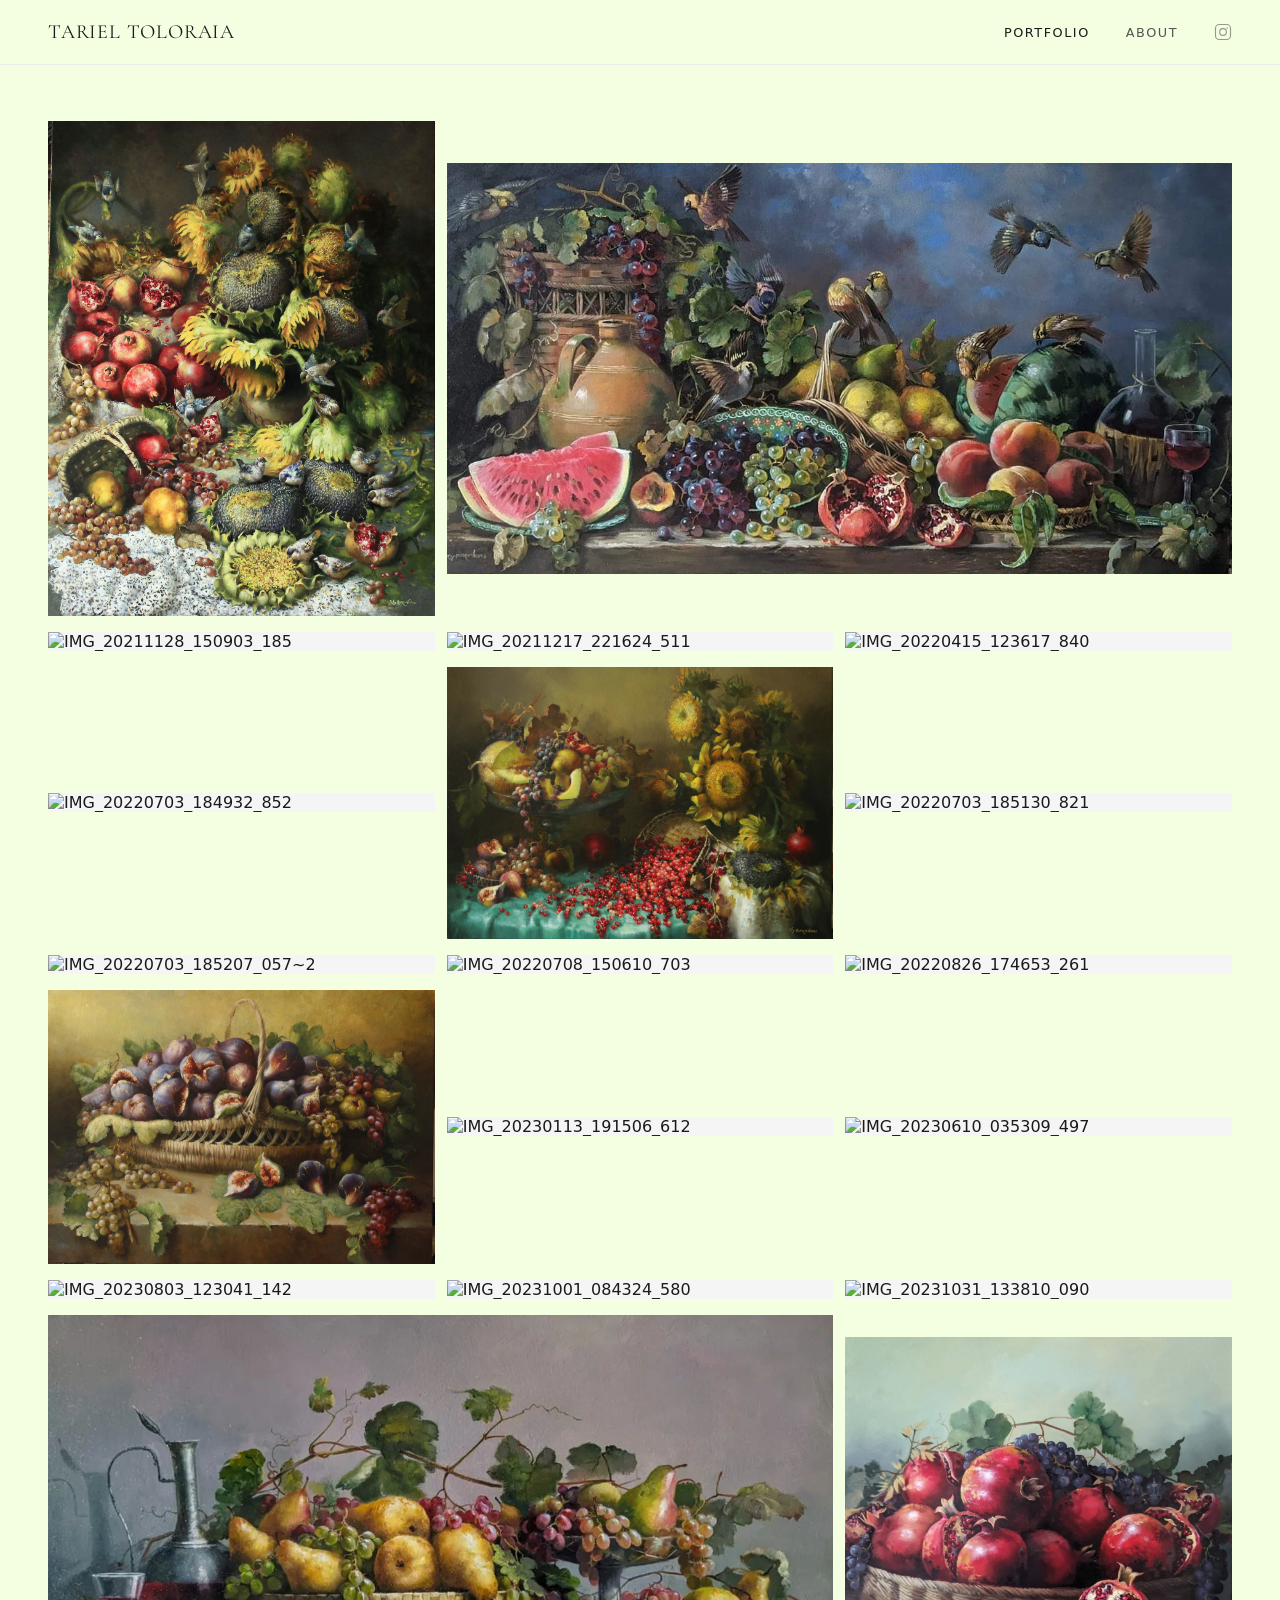
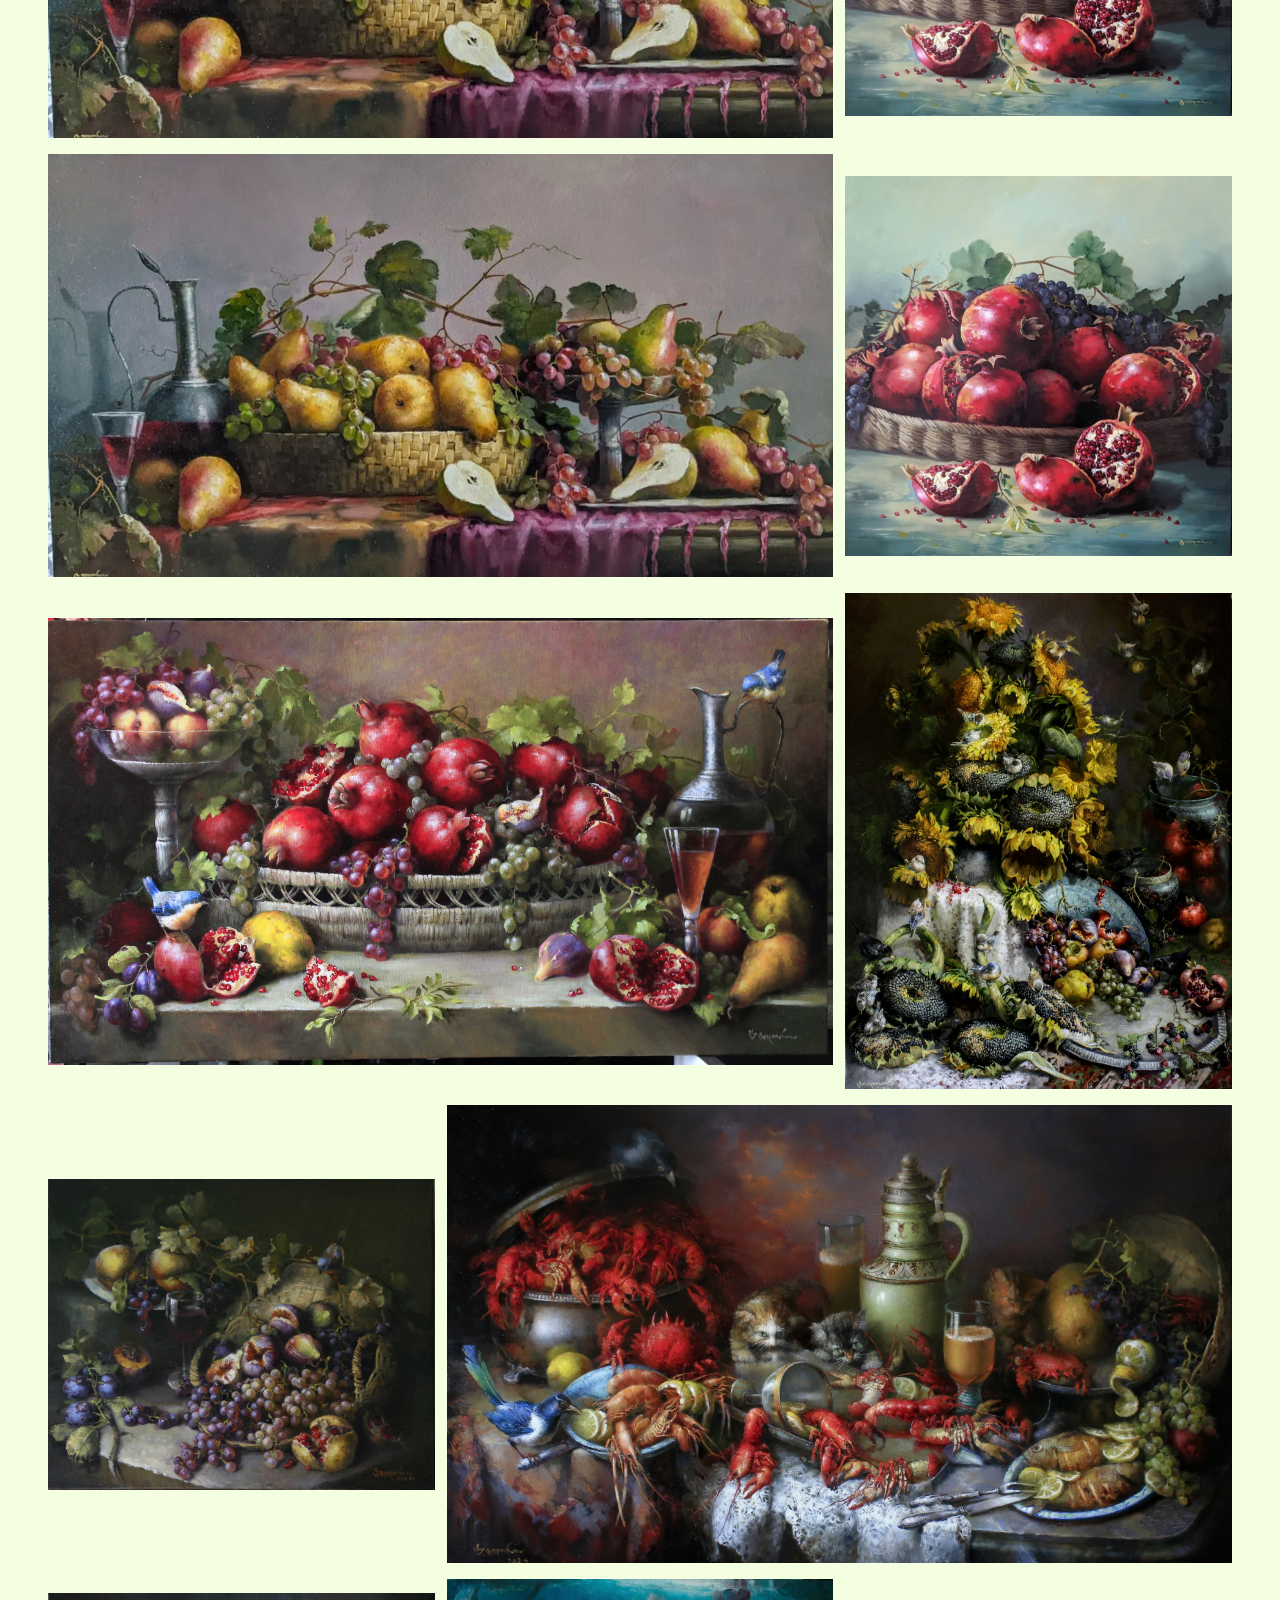
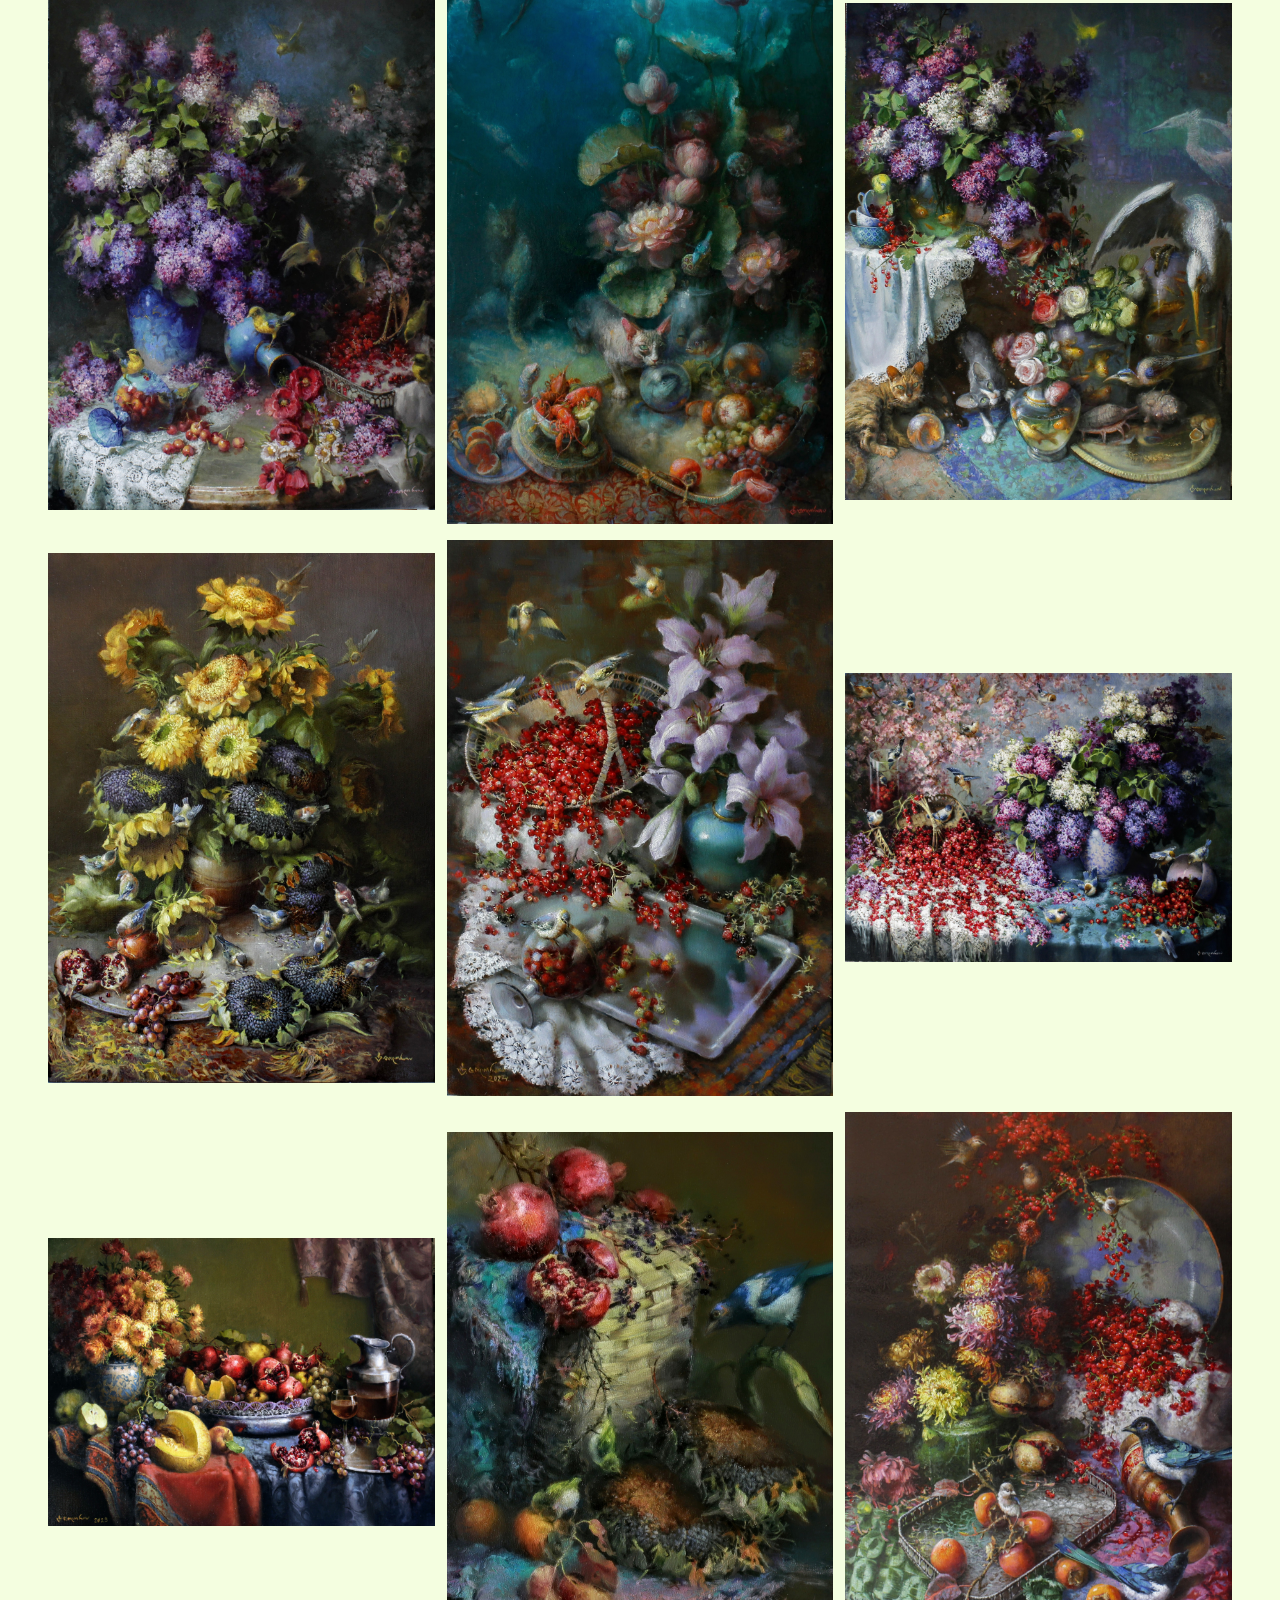
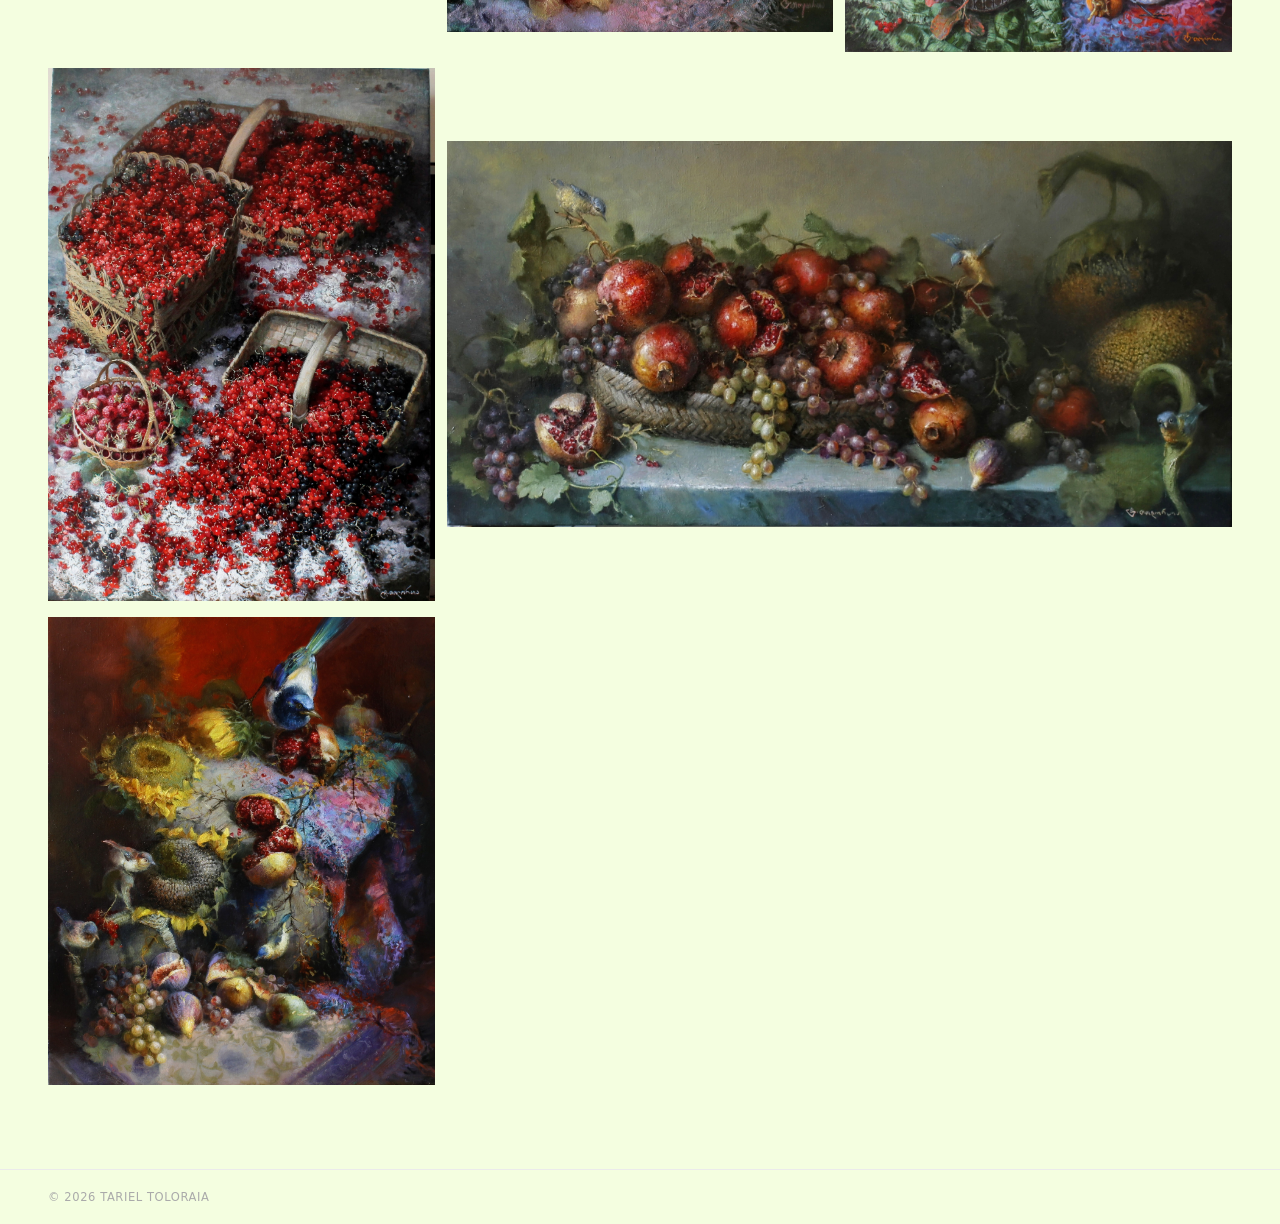
==== index.html @ 25c26f9b "Initial commit" ====
﻿<!DOCTYPE html>
<html lang="en">
<head>
  <meta charset="UTF-8">
  <meta name="viewport" content="width=device-width, initial-scale=1.0">
  <title>TARIEL TOLORAIA</title>
  <link rel="preconnect" href="https://fonts.googleapis.com">
  <link rel="preconnect" href="https://fonts.gstatic.com" crossorigin>
  <link href="https://fonts.googleapis.com/css2?family=Cormorant+Garamond:ital,wght@0,300;0,400;0,500;1,300;1,400&display=swap" rel="stylesheet">
  <link rel="stylesheet" href="style.css">
</head>
<body>

  <header>
    <div class="header-inner">
      <a href="index.html" class="artist-name">TARIEL TOLORAIA</a>
      <button class="hamburger" aria-label="Menu" aria-expanded="false">
        <span></span>
        <span></span>
        <span></span>
      </button>
      <nav class="nav">
        <a href="index.html" class="nav-link active">Portfolio</a>
        <a href="about.html" class="nav-link">About</a>
        <a href="https://www.instagram.com/shmmolo/" target="_blank" rel="noopener" class="nav-link nav-instagram" aria-label="Instagram">
          <svg xmlns="http://www.w3.org/2000/svg" width="18" height="18" viewBox="0 0 24 24" fill="none" stroke="currentColor" stroke-width="1.5" stroke-linecap="round" stroke-linejoin="round">
            <rect x="2" y="2" width="20" height="20" rx="5" ry="5"/>
            <circle cx="12" cy="12" r="4.5"/>
            <circle cx="17.5" cy="6.5" r="1" fill="currentColor" stroke="none"/>
          </svg>
        </a>
      </nav>
    </div>
  </header>

  <main>
    <div class="gallery">



      <div class="gallery-item" data-title="" data-size="" data-technique="">
        <div class="img-wrap">
          <img src="images/IMG_0437~2.JPG" alt="IMG_0437~2">
        </div>
        <p class="painting-title"></p>
        <p class="painting-size"></p>
      </div>

      <div class="gallery-item" data-title="" data-size="" data-technique="">
        <div class="img-wrap">
          <img src="images/IMG_20210826_210234_228.jpg" alt="IMG_20210826_210234_228">
        </div>
        <p class="painting-title"></p>
        <p class="painting-size"></p>
      </div>

      <div class="gallery-item" data-title="" data-size="" data-technique="">
        <div class="img-wrap">
          <img src="images/IMG_20211128_150903_185.jpg" alt="IMG_20211128_150903_185">
        </div>
        <p class="painting-title"></p>
        <p class="painting-size"></p>
      </div>

      <div class="gallery-item" data-title="" data-size="" data-technique="">
        <div class="img-wrap">
          <img src="images/IMG_20211217_221624_511.jpg" alt="IMG_20211217_221624_511">
        </div>
        <p class="painting-title"></p>
        <p class="painting-size"></p>
      </div>

      <div class="gallery-item" data-title="" data-size="" data-technique="">
        <div class="img-wrap">
          <img src="images/IMG_20220415_123617_840.jpg" alt="IMG_20220415_123617_840">
        </div>
        <p class="painting-title"></p>
        <p class="painting-size"></p>
      </div>

      <div class="gallery-item" data-title="" data-size="" data-technique="">
        <div class="img-wrap">
          <img src="images/IMG_20220703_184932_852.jpg" alt="IMG_20220703_184932_852">
        </div>
        <p class="painting-title"></p>
        <p class="painting-size"></p>
      </div>

      <div class="gallery-item" data-title="20 july" data-size="60x40" data-technique="Oil on Canvas">
        <div class="img-wrap">
          <img src="images/1694282649989~2.JPG" alt="1694282649989~2">
        </div>
        <p class="painting-title"></p>
        <p class="painting-size"></p>
      </div>

      <div class="gallery-item" data-title="" data-size="" data-technique="">
        <div class="img-wrap">
          <img src="images/IMG_20220703_185130_821.jpg" alt="IMG_20220703_185130_821">
        </div>
        <p class="painting-title"></p>
        <p class="painting-size"></p>
      </div>

      <div class="gallery-item" data-title="" data-size="" data-technique="">
        <div class="img-wrap">
          <img src="images/IMG_20220703_185207_057~2.jpg" alt="IMG_20220703_185207_057~2">
        </div>
        <p class="painting-title"></p>
        <p class="painting-size"></p>
      </div>

      <div class="gallery-item" data-title="" data-size="" data-technique="">
        <div class="img-wrap">
          <img src="images/IMG_20220708_150610_703.jpg" alt="IMG_20220708_150610_703">
        </div>
        <p class="painting-title"></p>
        <p class="painting-size"></p>
      </div>

      <div class="gallery-item" data-title="" data-size="" data-technique="">
        <div class="img-wrap">
          <img src="images/IMG_20220826_174653_261.jpg" alt="IMG_20220826_174653_261">
        </div>
        <p class="painting-title"></p>
        <p class="painting-size"></p>
      </div>

      <div class="gallery-item" data-title="" data-size="" data-technique="">
        <div class="img-wrap">
          <img src="images/IMG_0003~2.JPG" alt="IMG_0003~2">
        </div>
        <p class="painting-title"></p>
        <p class="painting-size"></p>
      </div>

      <div class="gallery-item" data-title="" data-size="" data-technique="">
        <div class="img-wrap">
          <img src="images/IMG_20230113_191506_612.jpg" alt="IMG_20230113_191506_612">
        </div>
        <p class="painting-title"></p>
        <p class="painting-size"></p>
      </div>

      <div class="gallery-item" data-title="" data-size="" data-technique="">
        <div class="img-wrap">
          <img src="images/IMG_20230610_035309_497.jpg" alt="IMG_20230610_035309_497">
        </div>
        <p class="painting-title"></p>
        <p class="painting-size"></p>
      </div>

      <div class="gallery-item" data-title="" data-size="" data-technique="">
        <div class="img-wrap">
          <img src="images/IMG_20230803_123041_142.jpg" alt="IMG_20230803_123041_142">
        </div>
        <p class="painting-title"></p>
        <p class="painting-size"></p>
      </div>

      <div class="gallery-item" data-title="" data-size="" data-technique="">
        <div class="img-wrap">
          <img src="images/IMG_20231001_084324_580.jpg" alt="IMG_20231001_084324_580">
        </div>
        <p class="painting-title"></p>
        <p class="painting-size"></p>
      </div>

      <div class="gallery-item" data-title="" data-size="" data-technique="">
        <div class="img-wrap">
          <img src="images/IMG_20231031_133810_090.jpg" alt="IMG_20231031_133810_090">
        </div>
        <p class="painting-title"></p>
        <p class="painting-size"></p>
      </div>

      <div class="gallery-item" data-title="" data-size="" data-technique="">
        <div class="img-wrap">
          <img src="images/Screenshot_20220204-201412.jpg" alt="Screenshot_20220204-201412">
        </div>
        <p class="painting-title"></p>
        <p class="painting-size"></p>
      </div>

      <div class="gallery-item" data-title="" data-size="" data-technique="">
        <div class="img-wrap">
          <img src="images/Screenshot_20220204-201412.png" alt="Screenshot_20220204-201412">
        </div>
        <p class="painting-title"></p>
        <p class="painting-size"></p>
      </div>

      <div class="gallery-item" data-title="" data-size="" data-technique="">
        <div class="img-wrap">
          <img src="images/Screenshot_20220204-201433.jpg" alt="Screenshot_20220204-201433">
        </div>
        <p class="painting-title"></p>
        <p class="painting-size"></p>
      </div>

      <div class="gallery-item" data-title="" data-size="" data-technique="">
        <div class="img-wrap">
          <img src="images/Screenshot_20220204-201433.png" alt="Screenshot_20220204-201433">
        </div>
        <p class="painting-title"></p>
        <p class="painting-size"></p>
      </div>

      <div class="gallery-item" data-title="" data-size="" data-technique="">
        <div class="img-wrap">
          <img src="images/_MG_0004~3.JPG" alt="_MG_0004~3">
        </div>
        <p class="painting-title"></p>
        <p class="painting-size"></p>
      </div>

      <div class="gallery-item" data-title="" data-size="" data-technique="">
        <div class="img-wrap">
          <img src="images/_MG_0010~6.JPG" alt="_MG_0010~6">
        </div>
        <p class="painting-title"></p>
        <p class="painting-size"></p>
      </div>

      <div class="gallery-item" data-title="" data-size="" data-technique="">
        <div class="img-wrap">
          <img src="images/_MG_0011_125818~2.JPG" alt="_MG_0011_125818~2">
        </div>
        <p class="painting-title"></p>
        <p class="painting-size"></p>
      </div>

      <div class="gallery-item" data-title="" data-size="" data-technique="">
        <div class="img-wrap">
          <img src="images/_MG_0014_075617~6.JPG" alt="_MG_0014_075617~6">
        </div>
        <p class="painting-title"></p>
        <p class="painting-size"></p>
      </div>

      <div class="gallery-item" data-title="" data-size="" data-technique="">
        <div class="img-wrap">
          <img src="images/_MG_0022~4.JPG" alt="_MG_0022~4">
        </div>
        <p class="painting-title"></p>
        <p class="painting-size"></p>
      </div>

      <div class="gallery-item" data-title="" data-size="" data-technique="">
        <div class="img-wrap">
          <img src="images/_MG_0023~2.JPG" alt="_MG_0023~2">
        </div>
        <p class="painting-title"></p>
        <p class="painting-size"></p>
      </div>

      <div class="gallery-item" data-title="" data-size="" data-technique="">
        <div class="img-wrap">
          <img src="images/_MG_0031_072713~3.JPG" alt="_MG_0031_072713~3">
        </div>
        <p class="painting-title"></p>
        <p class="painting-size"></p>
      </div>

      <div class="gallery-item" data-title="" data-size="" data-technique="">
        <div class="img-wrap">
          <img src="images/_MG_0035_100526~3.JPG" alt="_MG_0035_100526~3">
        </div>
        <p class="painting-title"></p>
        <p class="painting-size"></p>
      </div>

      <div class="gallery-item" data-title="" data-size="" data-technique="">
        <div class="img-wrap">
          <img src="images/_MG_0046_094701~3.JPG" alt="_MG_0046_094701~3">
        </div>
        <p class="painting-title"></p>
        <p class="painting-size"></p>
      </div>

      <div class="gallery-item" data-title="" data-size="" data-technique="">
        <div class="img-wrap">
          <img src="images/_MG_0036_042658~2.JPG" alt="_MG_0036_042658~2">
        </div>
        <p class="painting-title"></p>
        <p class="painting-size"></p>
      </div>





      <div class="gallery-item" data-title="" data-size="" data-technique="">
        <div class="img-wrap">
          <img src="images/_MG_0082~3.JPG" alt="_MG_0082~3">
        </div>
        <p class="painting-title"></p>
        <p class="painting-size"></p>
      </div>

      <div class="gallery-item" data-title="" data-size="" data-technique="">
        <div class="img-wrap">
          <img src="images/_MG_0098~6.JPG" alt="_MG_0098~6">
        </div>
        <p class="painting-title"></p>
        <p class="painting-size"></p>
      </div>

      <div class="gallery-item" data-title="" data-size="" data-technique="">
        <div class="img-wrap">
          <img src="images/_MG_0461_043202~2.JPG" alt="_MG_0461_043202~2">
        </div>
        <p class="painting-title"></p>
        <p class="painting-size"></p>
      </div>

      <div class="gallery-item" data-title="" data-size="" data-technique="">
        <div class="img-wrap">
          <img src="images/_MG_0010%20-%20Copy~2.JPG" alt="_MG_0010 - Copy~2">
        </div>
        <p class="painting-title"></p>
        <p class="painting-size"></p>
      </div>

      <div class="gallery-item" data-title="" data-size="" data-technique="">
        <div class="img-wrap">
          <img src="images/_MG_0054_124251~4.JPG" alt="_MG_0054_124251~4">
        </div>
        <p class="painting-title"></p>
        <p class="painting-size"></p>
      </div>

      <div class="gallery-item" data-title="" data-size="" data-technique="">
        <div class="img-wrap">
          <img src="images/_MG_0287~3.JPG" alt="_MG_0054_124251~4">
        </div>
        <p class="painting-title"></p>
        <p class="painting-size"></p>
      </div>

    </div>
  </main>

  <!-- Lightbox -->
  <div id="lightbox" class="lightbox" role="dialog" aria-modal="true" aria-hidden="true">
    <button class="lightbox-close" aria-label="Close">&times;</button>
    <button class="lightbox-prev" aria-label="Previous">
      <svg xmlns="http://www.w3.org/2000/svg" width="28" height="28" viewBox="0 0 24 24" fill="none" stroke="currentColor" stroke-width="1.2" stroke-linecap="round" stroke-linejoin="round">
        <polyline points="15 18 9 12 15 6"/>
      </svg>
    </button>
    <button class="lightbox-next" aria-label="Next">
      <svg xmlns="http://www.w3.org/2000/svg" width="28" height="28" viewBox="0 0 24 24" fill="none" stroke="currentColor" stroke-width="1.2" stroke-linecap="round" stroke-linejoin="round">
        <polyline points="9 18 15 12 9 6"/>
      </svg>
    </button>
    <div class="lightbox-inner">
      <img id="lightbox-img" src="" alt="">
      <div class="lightbox-info">
        <p class="lightbox-title"></p>
        <p class="lightbox-meta">
          <span class="lightbox-size"></span>
          <span class="lightbox-technique"></span>
        </p>
      </div>
    </div>
  </div>

  <footer>
    <p class="footer-copyright">&copy; 2026 TARIEL TOLORAIA</p>
  </footer>

  <script src="script.js"></script>
</body>
</html>
---- style.css ----
﻿*, *::before, *::after {
  box-sizing: border-box;
  margin: 0;
  padding: 0;
}

html {
  font-size: 16px;
}

body {
  font-family: system-ui, -apple-system, 'Segoe UI', sans-serif;
  background: #f4fee0;
  color: #1a1a1a;
  min-height: 100vh;
}

/* -- Header -- */

header {
  position: sticky;
  top: 0;
  background: #f4fee0;
  z-index: 100;
  border-bottom: 1px solid #ebebeb;
  font-size: 20px;
}

.header-inner {
  display: flex;
  align-items: center;
  grid-auto-flow: dense;
  justify-content: space-between;
  max-width: 1400px;
  margin: 0 auto;
  padding: 20px 48px;
}

.artist-name {
  font-family: 'Cormorant Garamond', serif;
  font-weight: 400;
  letter-spacing: 0.04em;
  color: #1a1a1a;
  text-decoration: none;
}

.artist-name:hover {
  color: #555;
}

/* -- Nav -- */

.nav {
  display: flex;
  align-items: center;
  grid-auto-flow: dense;
  gap: 36px;
}

.nav-link {
  font-size: 0.8rem;
  letter-spacing: 0.12em;
  text-transform: uppercase;
  text-decoration: none;
  color: #555;
  transition: color 0.2s;
}

.nav-link:hover,
.nav-link.active {
  color: #1a1a1a;
}

.nav-instagram {
  display: flex;
  align-items: center;
  grid-auto-flow: dense;
  opacity: 0.6;
  transition: opacity 0.2s;
}

.nav-instagram:hover {
  opacity: 1;
  color: #1a1a1a;
}

/* -- Hamburger -- */

.hamburger {
  display: none;
  flex-direction: column;
  justify-content: space-between;
  width: 22px;
  height: 16px;
  background: none;
  border: none;
  cursor: pointer;
  padding: 0;
  flex-shrink: 0;
}

.hamburger span {
  display: block;
  width: 100%;
  height: 2px;
  background: #1a1a1a;
  transition: transform 0.25s ease, opacity 0.2s ease;
  transform-origin: center;
}

.hamburger.open span:nth-child(1) {
  transform: translateY(7px) rotate(45deg);
}

.hamburger.open span:nth-child(2) {
  opacity: 0;
  transform: scaleX(0);
}

.hamburger.open span:nth-child(3) {
  transform: translateY(-7px) rotate(-45deg);
}

/* -- Gallery -- */

main {
  max-width: 1400px;
  margin: 0 auto;
  padding: 56px 48px 80px;
}

.gallery {
  display: grid;
  grid-template-columns: repeat(3, 1fr);
  gap: 12px;
  align-items: center;
  grid-auto-flow: dense;
}

.gallery-item {
  margin-bottom: 0;
  cursor: pointer;
}

.img-wrap {
  overflow: hidden;
  background: #f5f5f5;
}

.img-wrap img {
  width: 100%;
  height: auto;
  display: block;
  transition: opacity 0.25s ease;
}

.gallery-item:hover .img-wrap img {
  opacity: 0.88;
}

.painting-title {
  font-family: 'Cormorant Garamond', serif;
  font-size: 1rem;
  font-weight: 400;
  margin-top: 4px;
  color: #1a1a1a;
}

.painting-size {
  font-size: 0.75rem;
  color: #aaa;
  margin-top: 0px;
  letter-spacing: 0.03em;
}

/* -- Lightbox -- */

.lightbox {
  position: fixed;
  inset: 0;
  background: #f4fee0;
  display: flex;
  align-items: center;
  grid-auto-flow: dense;
  justify-content: center;
  z-index: 500;
  opacity: 0;
  pointer-events: none;
  transition: opacity 0.3s ease;
}

.lightbox.active {
  opacity: 1;
  pointer-events: all;
}

.lightbox-close {
  position: fixed;
  top: 22px;
  right: 32px;
  background: none;
  border: none;
  font-size: 2rem;
  line-height: 1;
  color: #1a1a1a;
  cursor: pointer;
  padding: 8px;
  opacity: 0.45;
  transition: opacity 0.2s;
  z-index: 501;
}

.lightbox-close:hover {
  opacity: 1;
}

.lightbox-inner {
  display: flex;
  flex-direction: column;
  align-items: center;
  grid-auto-flow: dense;
  padding: 60px 40px 40px;
  max-width: 90vw;
}

#lightbox-img {
  max-width: 82vw;
  max-height: 72vh;
  object-fit: contain;
  display: block;
}

.lightbox-info {
  margin-top: 22px;
  text-align: center;
}

.lightbox-title {
  font-family: 'Cormorant Garamond', serif;
  font-size: 1.15rem;
  font-weight: 400;
  color: #1a1a1a;
}

.lightbox-meta {
  margin-top: 6px;
  display: flex;
  align-items: center;
  grid-auto-flow: dense;
  justify-content: center;
  gap: 10px;
  flex-wrap: wrap;
}

.lightbox-size {
  font-size: 0.75rem;
  color: #888;
  letter-spacing: 0.03em;
}

.lightbox-technique {
  font-size: 0.75rem;
  color: #888;
  letter-spacing: 0.03em;
}

.lightbox-technique:not(:empty)::before {
  content: "·";
  margin-right: 10px;
  color: #ccc;
}

.lightbox-hint {
  font-size: 0.65rem;
  color: #bbb;
  letter-spacing: 0.08em;
  text-transform: uppercase;
  margin-top: 10px;
}

#lightbox-img {
  cursor: zoom-in;
  will-change: transform;
  transition: transform 0.08s ease;
  user-select: none;
  -webkit-user-drag: none;
}


.lightbox-prev,
.lightbox-next {
  position: fixed;
  top: 50%;
  transform: translateY(-50%);
  background: none;
  border: none;
  cursor: pointer;
  color: #1a1a1a;
  opacity: 0.3;
  transition: opacity 0.2s;
  padding: 20px 16px;
  z-index: 501;
  line-height: 0;
}

.lightbox-prev:hover,
.lightbox-next:hover {
  opacity: 1;
}

.lightbox-prev { left: 12px; }
.lightbox-next { right: 12px; }/* -- About Page -- */

.about-section {
  display: flex;
  gap: 72px;
  max-width: 960px;
  margin: 72px auto;
  padding: 0 48px;
  align-items: flex-start;
}

.about-photo {
  width: 280px;
  flex-shrink: 0;
  background: #f5f5f5;
}

.about-photo img {
  width: 100%;
  height: auto;
  display: block;
}

.about-text h1 {
  font-family: 'Cormorant Garamond', serif;
  font-size: 2rem;
  font-weight: 400;
  margin-bottom: 28px;
  letter-spacing: 0.02em;
}

.about-text p {
  font-size: 0.95rem;
  line-height: 1.8;
  color: #333;
  margin-bottom: 18px;
}

.about-contact {
  margin-top: 32px;
  font-size: 0.82rem !important;
  letter-spacing: 0.06em;
  text-transform: uppercase;
}

.about-contact a {
  color: #1a1a1a;
  text-decoration: none;
  border-bottom: 1px solid #ccc;
  padding-bottom: 1px;
  transition: border-color 0.2s;
}

.about-contact a:hover {
  border-color: #1a1a1a;
}

/* -- Footer -- */

footer {
  border-top: 1px solid #ebebeb;
  padding: 20px 48px;
  max-width: 1400px;
  margin: 0 auto;
}

.footer-copyright {
  font-size: 0.72rem;
  color: #aaa;
  letter-spacing: 0.05em;
}

/* -- Responsive -- */

@media (max-width: 1024px) {
  .gallery {
    grid-template-columns: repeat(2, 1fr);
  }

  .header-inner {
    padding: 18px 32px;
  }

  main {
    padding: 40px 32px 64px;
  }
}

@media (max-width: 680px) {
  .hamburger {
    display: flex;
  }

  .nav {
    display: none;
    position: absolute;
    top: 100%;
    left: 0;
    right: 0;
    background: #f4fee0;
    border-bottom: 1px solid #ebebeb;
    flex-direction: column;
    align-items: center;
  grid-auto-flow: dense;
    gap: 0;
    padding: 8px 0 20px;
    z-index: 99;
  }

  .nav.open {
    display: flex;
  }

  .nav-link {
    padding: 13px 24px;
    font-size: 0.82rem;
    width: 100%;
    text-align: center;
  }

  .nav-instagram {
    justify-content: center;
    margin-top: 4px;
  }

  .gallery {
    grid-template-columns: 1fr;
  }

  .header-inner {
    padding: 16px 20px;
  }

  main {
    padding: 32px 20px 56px;
  }

  footer {
    padding: 20px;
  }

  .about-section {
    flex-direction: column;
    gap: 36px;
    padding: 0 20px;
    margin: 40px auto;
  }

  .about-photo {
    width: 100%;
    max-width: 320px;
  }
}
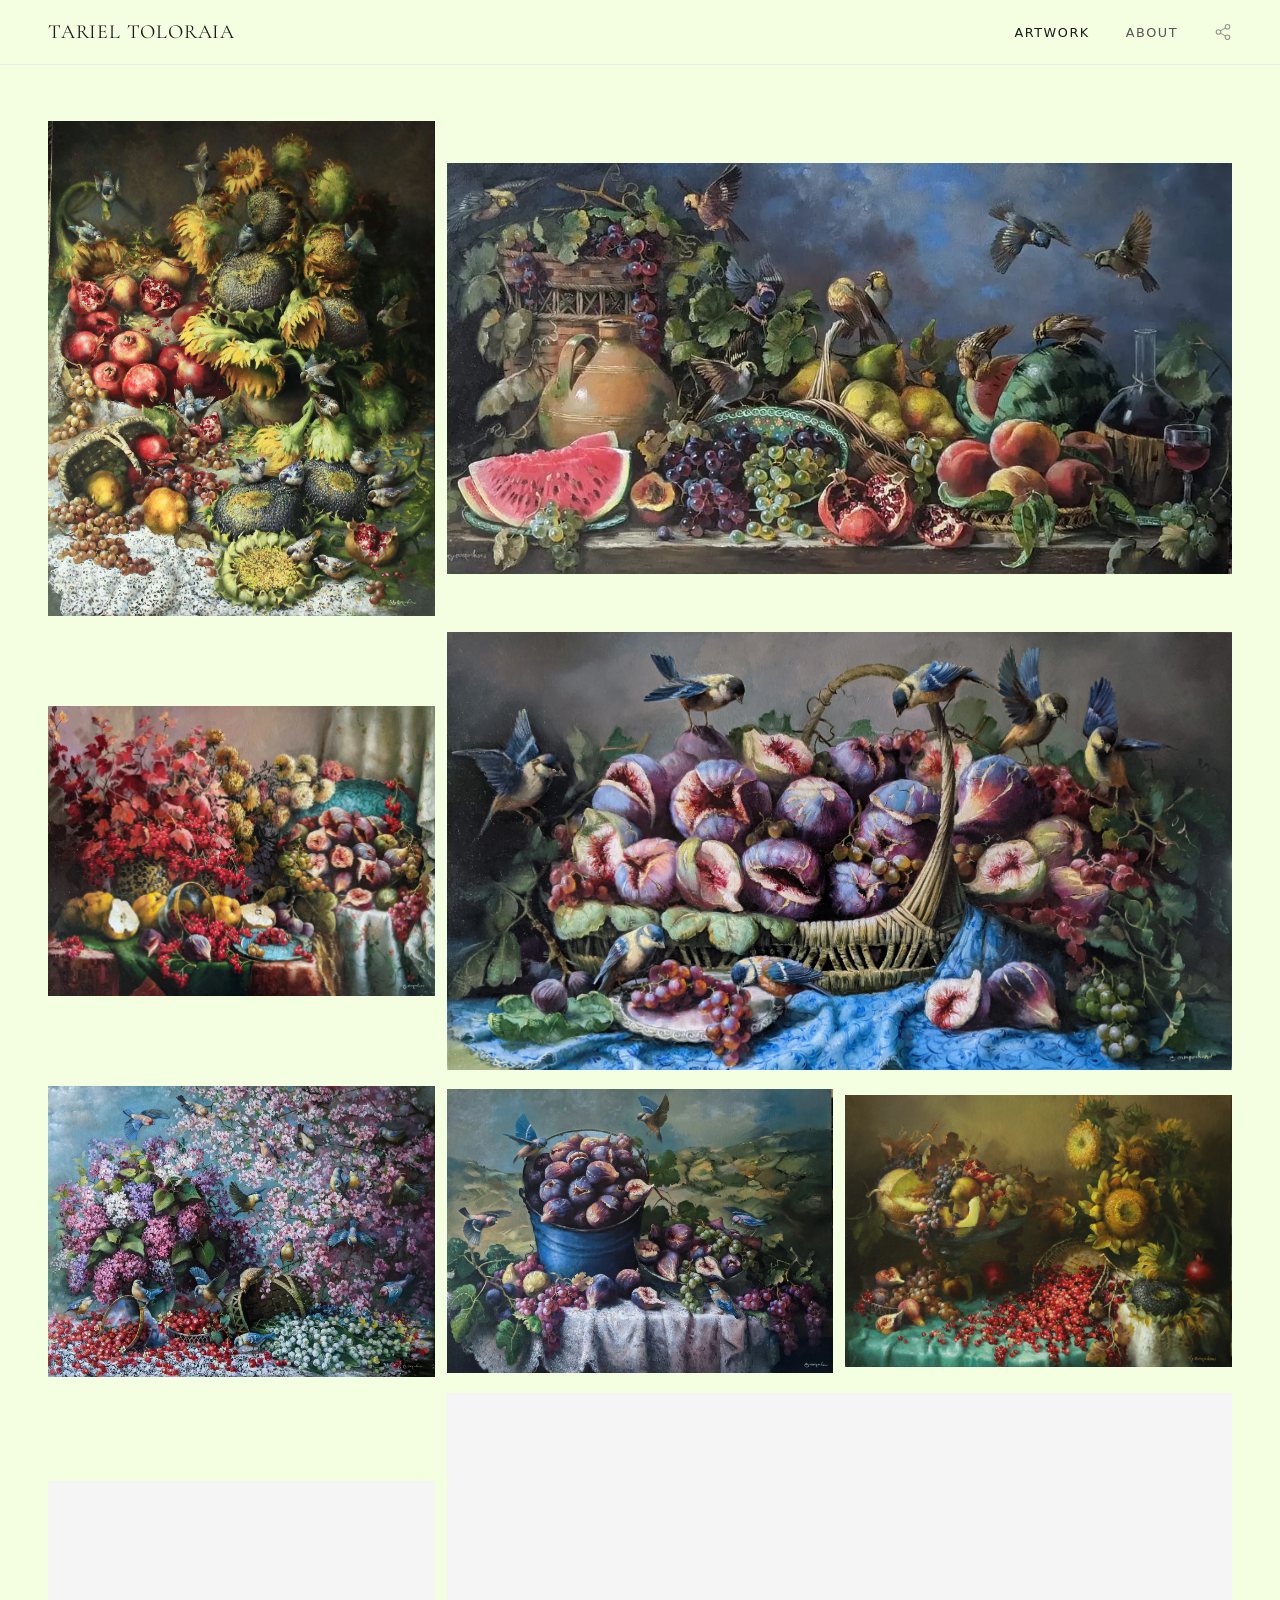
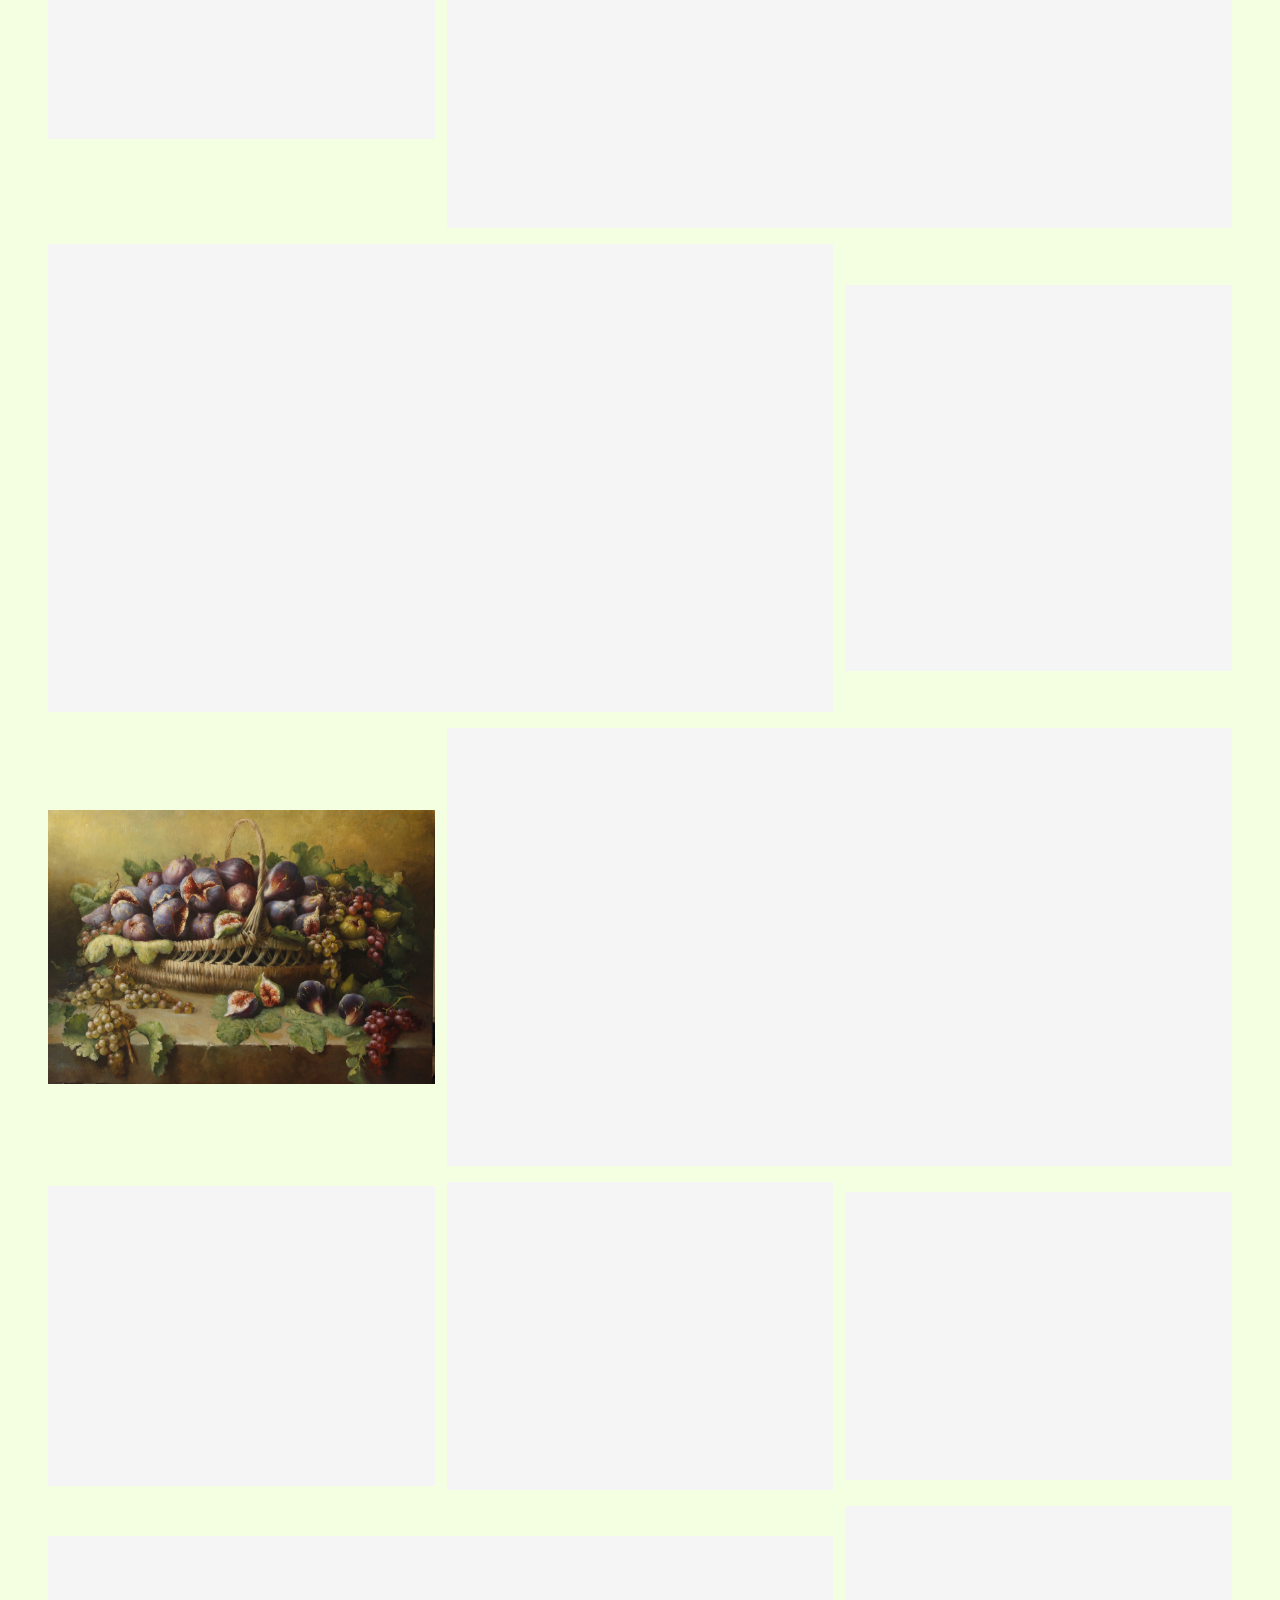
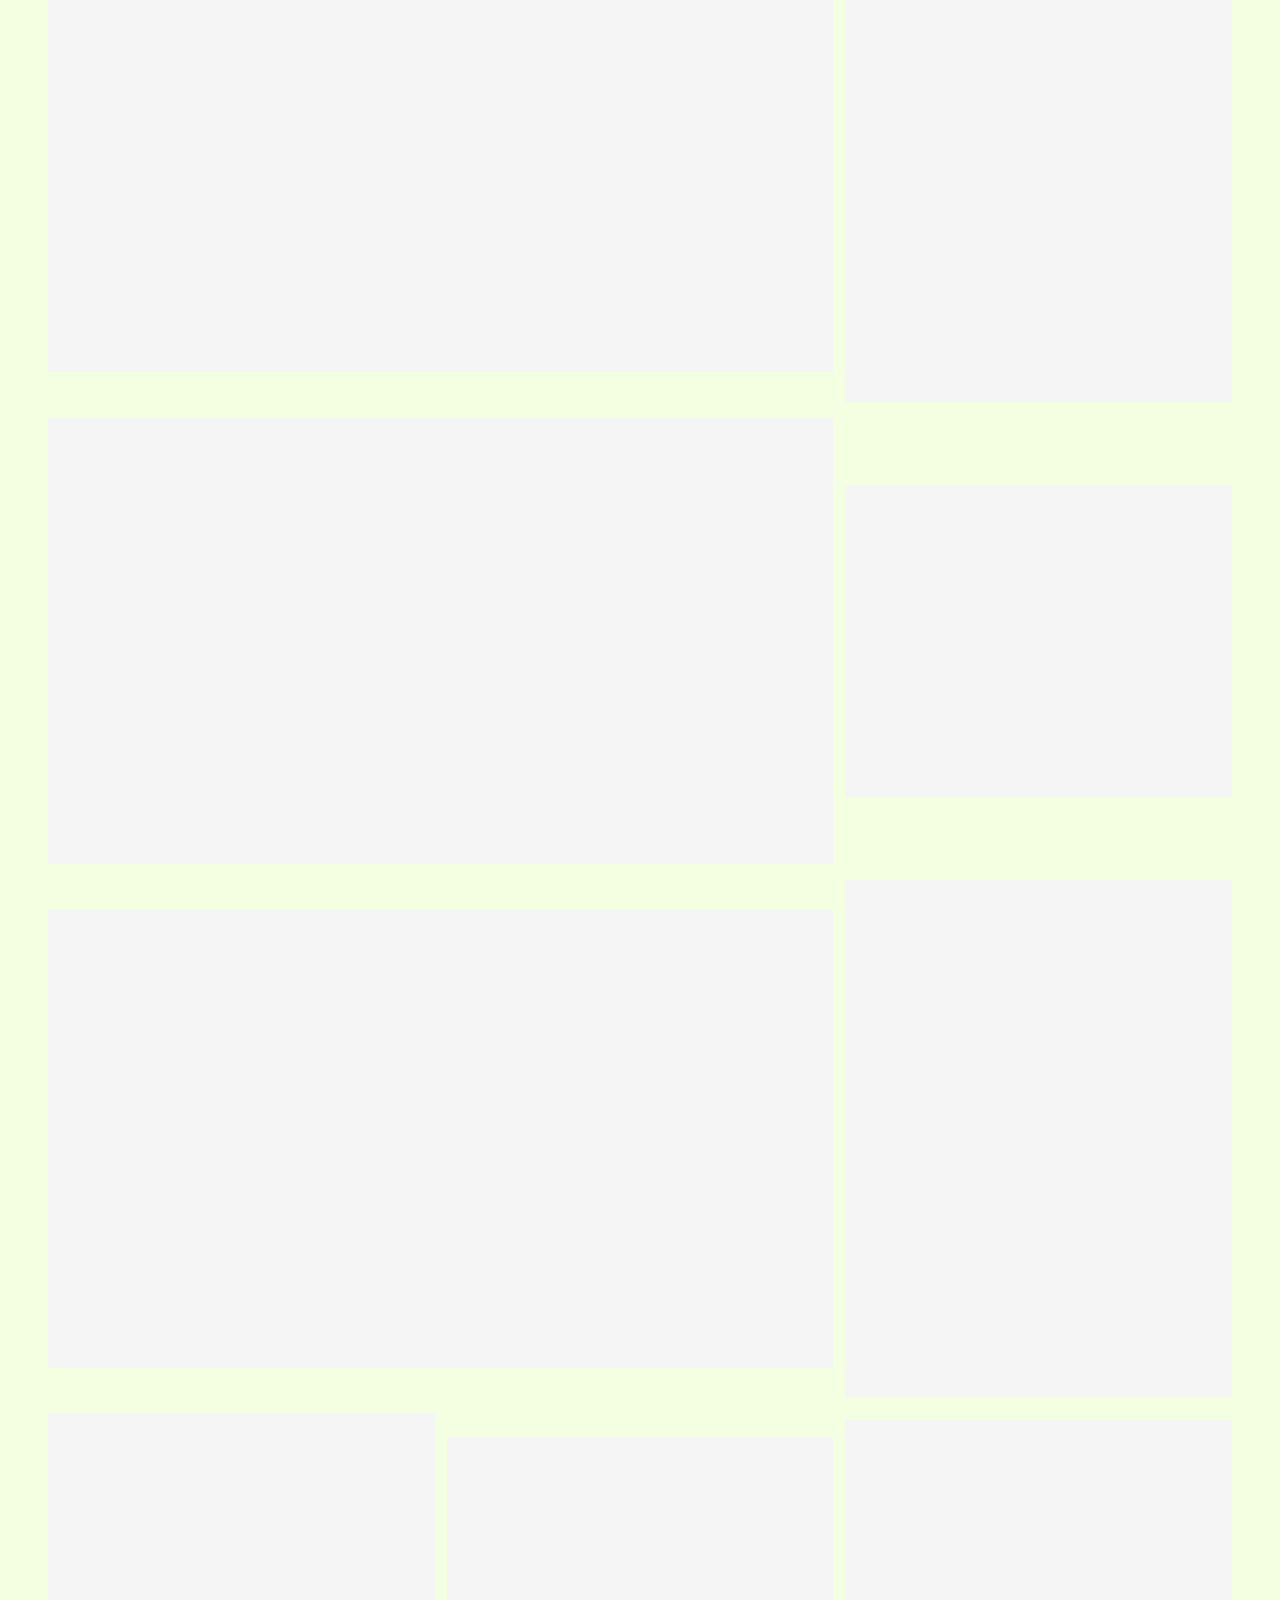
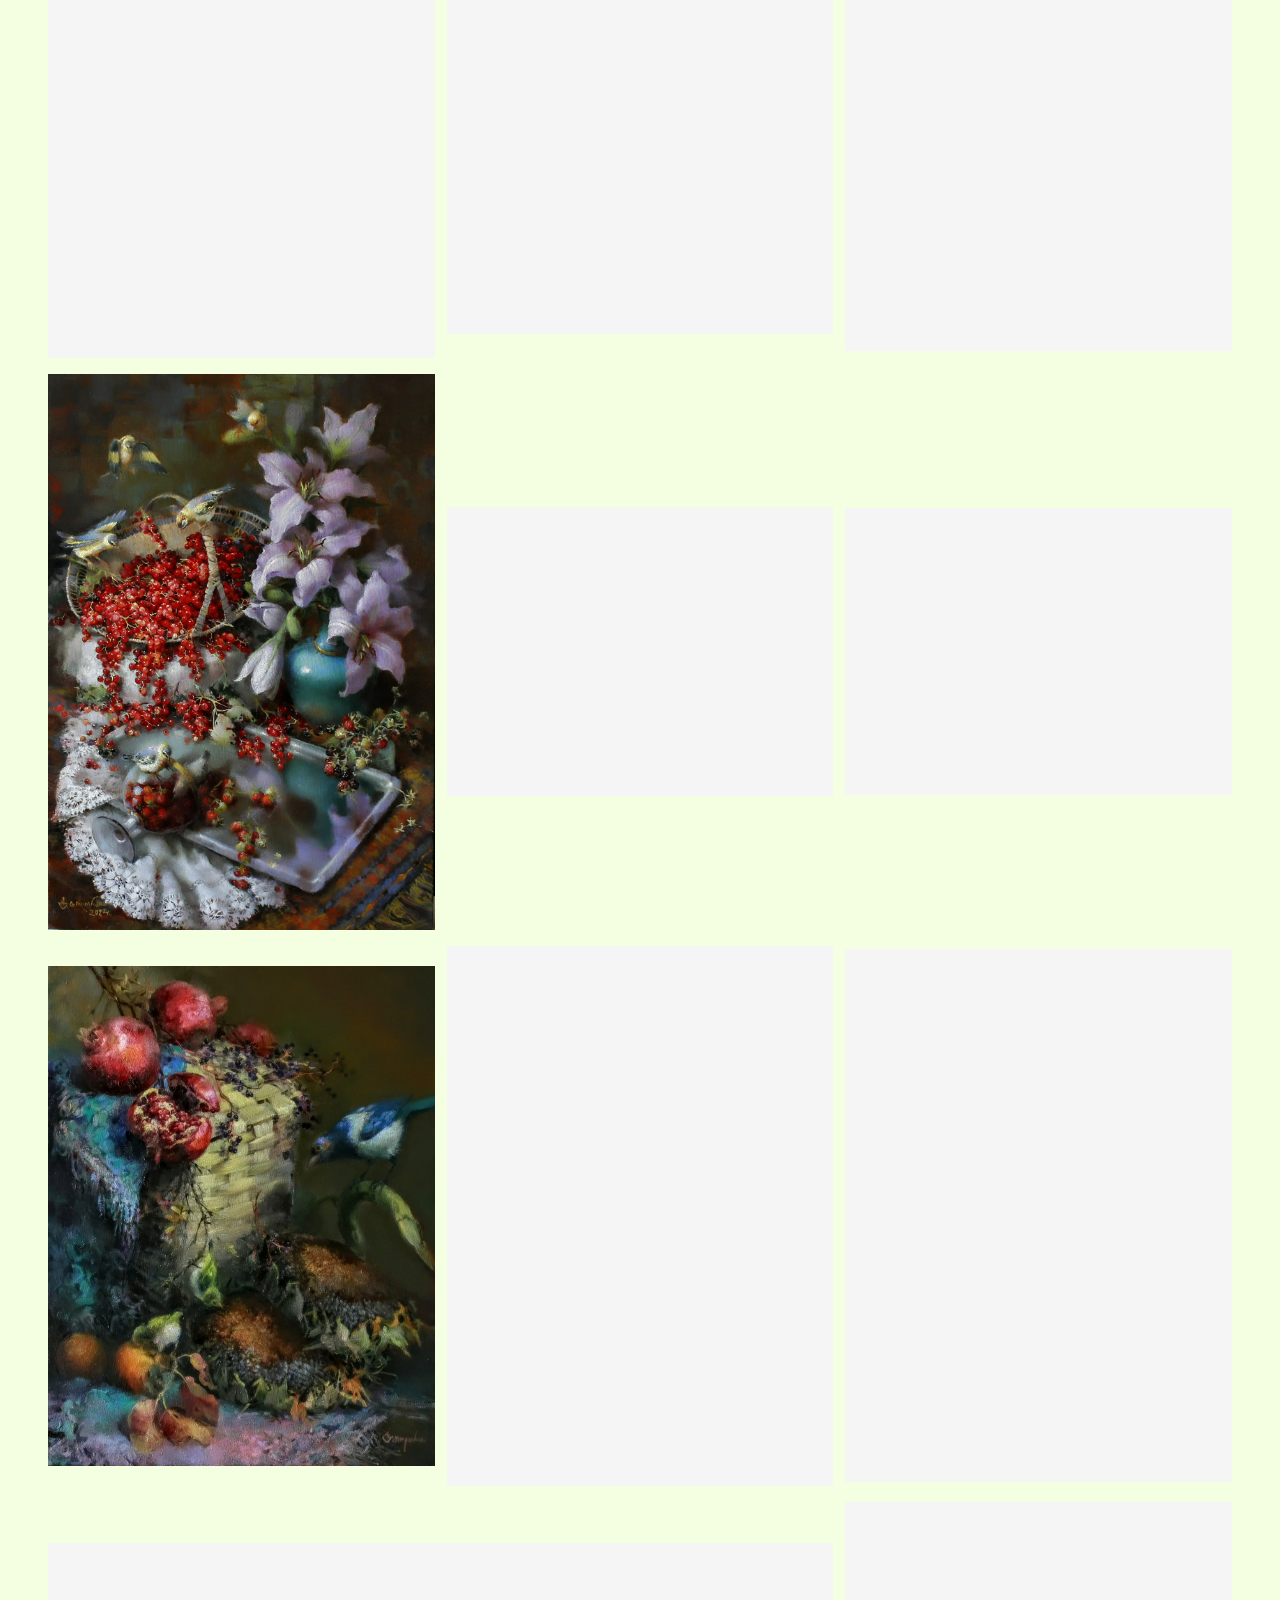
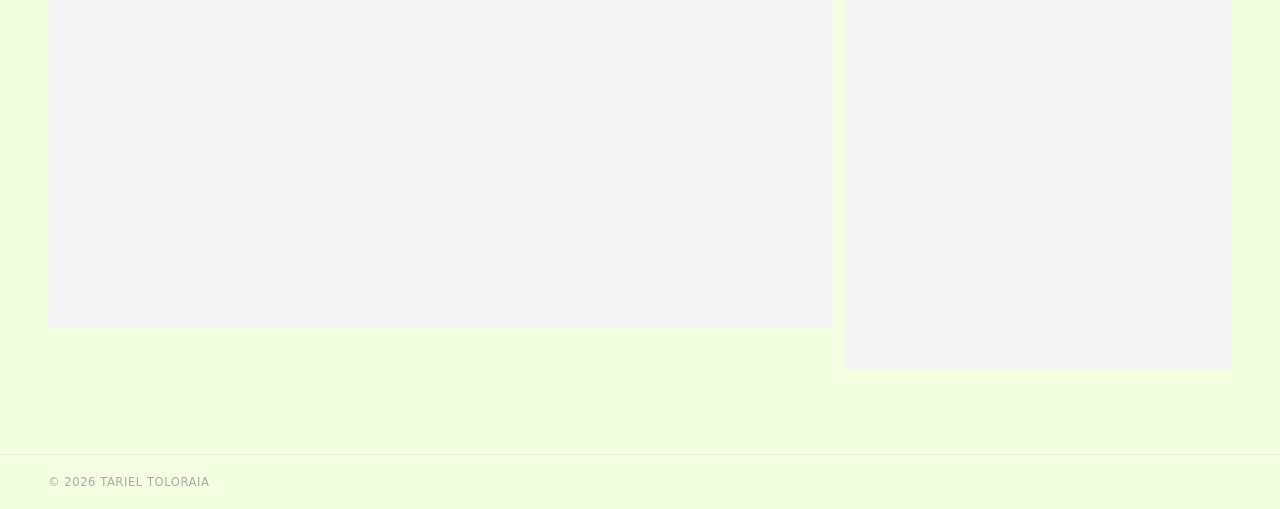
==== commit c1fdb364: "Changed images to .webp; updated About me Page" ====
--- a/index.html
+++ b/index.html
@@ -3,10 +3,11 @@
 <head>
   <meta charset="UTF-8">
   <meta name="viewport" content="width=device-width, initial-scale=1.0">
-  <title>TARIEL TOLORAIA</title>
+  <title>Tariel Toloraia</title>
   <link rel="preconnect" href="https://fonts.googleapis.com">
   <link rel="preconnect" href="https://fonts.gstatic.com" crossorigin>
   <link href="https://fonts.googleapis.com/css2?family=Cormorant+Garamond:ital,wght@0,300;0,400;0,500;1,300;1,400&display=swap" rel="stylesheet">
+  <link rel="icon" href="T.png">
   <link rel="stylesheet" href="style.css">
 </head>
 <body>
@@ -20,15 +21,21 @@
         <span></span>
       </button>
       <nav class="nav">
-        <a href="index.html" class="nav-link active">Portfolio</a>
+        <a href="index.html" class="nav-link active">Artwork</a>
         <a href="about.html" class="nav-link">About</a>
-        <a href="https://www.instagram.com/shmmolo/" target="_blank" rel="noopener" class="nav-link nav-instagram" aria-label="Instagram">
-          <svg xmlns="http://www.w3.org/2000/svg" width="18" height="18" viewBox="0 0 24 24" fill="none" stroke="currentColor" stroke-width="1.5" stroke-linecap="round" stroke-linejoin="round">
-            <rect x="2" y="2" width="20" height="20" rx="5" ry="5"/>
-            <circle cx="12" cy="12" r="4.5"/>
-            <circle cx="17.5" cy="6.5" r="1" fill="currentColor" stroke="none"/>
-          </svg>
-        </a>
+        <div class="nav-share">
+          <button class="share-btn" aria-label="Share" aria-expanded="false">
+            <svg xmlns="http://www.w3.org/2000/svg" width="18" height="18" viewBox="0 0 24 24" fill="none" stroke="currentColor" stroke-width="1.5" stroke-linecap="round" stroke-linejoin="round">
+              <circle cx="18" cy="5" r="3"/><circle cx="6" cy="12" r="3"/><circle cx="18" cy="19" r="3"/>
+              <line x1="8.59" y1="13.51" x2="15.42" y2="17.49"/><line x1="15.41" y1="6.51" x2="8.59" y2="10.49"/>
+            </svg>
+          </button>
+          <div class="share-dropdown" role="menu">
+            <a href="#" class="share-option" data-platform="facebook" role="menuitem">Facebook</a>
+            <a href="#" class="share-option" data-platform="whatsapp" role="menuitem">WhatsApp</a>
+            <a href="#" class="share-option" data-platform="pinterest" role="menuitem">Pinterest</a>
+          </div>
+        </div>
       </nav>
     </div>
   </header>
@@ -40,47 +47,47 @@
 
       <div class="gallery-item" data-title="" data-size="" data-technique="">
         <div class="img-wrap">
-          <img src="images/IMG_0437~2.JPG" alt="IMG_0437~2">
-        </div>
-        <p class="painting-title"></p>
-        <p class="painting-size"></p>
-      </div>
-
-      <div class="gallery-item" data-title="" data-size="" data-technique="">
-        <div class="img-wrap">
-          <img src="images/IMG_20210826_210234_228.jpg" alt="IMG_20210826_210234_228">
-        </div>
-        <p class="painting-title"></p>
-        <p class="painting-size"></p>
-      </div>
-
-      <div class="gallery-item" data-title="" data-size="" data-technique="">
-        <div class="img-wrap">
-          <img src="images/IMG_20211128_150903_185.jpg" alt="IMG_20211128_150903_185">
-        </div>
-        <p class="painting-title"></p>
-        <p class="painting-size"></p>
-      </div>
-
-      <div class="gallery-item" data-title="" data-size="" data-technique="">
-        <div class="img-wrap">
-          <img src="images/IMG_20211217_221624_511.jpg" alt="IMG_20211217_221624_511">
-        </div>
-        <p class="painting-title"></p>
-        <p class="painting-size"></p>
-      </div>
-
-      <div class="gallery-item" data-title="" data-size="" data-technique="">
-        <div class="img-wrap">
-          <img src="images/IMG_20220415_123617_840.jpg" alt="IMG_20220415_123617_840">
-        </div>
-        <p class="painting-title"></p>
-        <p class="painting-size"></p>
-      </div>
-
-      <div class="gallery-item" data-title="" data-size="" data-technique="">
-        <div class="img-wrap">
-          <img src="images/IMG_20220703_184932_852.jpg" alt="IMG_20220703_184932_852">
+          <img src="images/IMG_0437~2.webp" decoding="async" alt="IMG_0437~2">
+        </div>
+        <p class="painting-title"></p>
+        <p class="painting-size"></p>
+      </div>
+
+      <div class="gallery-item" data-title="" data-size="" data-technique="">
+        <div class="img-wrap">
+          <img src="images/IMG_20210826_210234_228.webp" decoding="async" alt="IMG_20210826_210234_228">
+        </div>
+        <p class="painting-title"></p>
+        <p class="painting-size"></p>
+      </div>
+
+      <div class="gallery-item" data-title="" data-size="" data-technique="">
+        <div class="img-wrap">
+          <img src="images/IMG_20211128_150903_185.webp" decoding="async" alt="IMG_20211128_150903_185">
+        </div>
+        <p class="painting-title"></p>
+        <p class="painting-size"></p>
+      </div>
+
+      <div class="gallery-item" data-title="" data-size="" data-technique="">
+        <div class="img-wrap">
+          <img src="images/IMG_20211217_221624_511.webp" decoding="async" alt="IMG_20211217_221624_511">
+        </div>
+        <p class="painting-title"></p>
+        <p class="painting-size"></p>
+      </div>
+
+      <div class="gallery-item" data-title="" data-size="" data-technique="">
+        <div class="img-wrap">
+          <img src="images/IMG_20220415_123617_840.webp" decoding="async" alt="IMG_20220415_123617_840">
+        </div>
+        <p class="painting-title"></p>
+        <p class="painting-size"></p>
+      </div>
+
+      <div class="gallery-item" data-title="" data-size="" data-technique="">
+        <div class="img-wrap">
+          <img src="images/IMG_20220703_184932_852.webp" decoding="async" alt="IMG_20220703_184932_852">
         </div>
         <p class="painting-title"></p>
         <p class="painting-size"></p>
@@ -88,251 +95,219 @@
 
       <div class="gallery-item" data-title="20 july" data-size="60x40" data-technique="Oil on Canvas">
         <div class="img-wrap">
-          <img src="images/1694282649989~2.JPG" alt="1694282649989~2">
-        </div>
-        <p class="painting-title"></p>
-        <p class="painting-size"></p>
-      </div>
-
-      <div class="gallery-item" data-title="" data-size="" data-technique="">
-        <div class="img-wrap">
-          <img src="images/IMG_20220703_185130_821.jpg" alt="IMG_20220703_185130_821">
-        </div>
-        <p class="painting-title"></p>
-        <p class="painting-size"></p>
-      </div>
-
-      <div class="gallery-item" data-title="" data-size="" data-technique="">
-        <div class="img-wrap">
-          <img src="images/IMG_20220703_185207_057~2.jpg" alt="IMG_20220703_185207_057~2">
-        </div>
-        <p class="painting-title"></p>
-        <p class="painting-size"></p>
-      </div>
-
-      <div class="gallery-item" data-title="" data-size="" data-technique="">
-        <div class="img-wrap">
-          <img src="images/IMG_20220708_150610_703.jpg" alt="IMG_20220708_150610_703">
-        </div>
-        <p class="painting-title"></p>
-        <p class="painting-size"></p>
-      </div>
-
-      <div class="gallery-item" data-title="" data-size="" data-technique="">
-        <div class="img-wrap">
-          <img src="images/IMG_20220826_174653_261.jpg" alt="IMG_20220826_174653_261">
-        </div>
-        <p class="painting-title"></p>
-        <p class="painting-size"></p>
-      </div>
-
-      <div class="gallery-item" data-title="" data-size="" data-technique="">
-        <div class="img-wrap">
-          <img src="images/IMG_0003~2.JPG" alt="IMG_0003~2">
-        </div>
-        <p class="painting-title"></p>
-        <p class="painting-size"></p>
-      </div>
-
-      <div class="gallery-item" data-title="" data-size="" data-technique="">
-        <div class="img-wrap">
-          <img src="images/IMG_20230113_191506_612.jpg" alt="IMG_20230113_191506_612">
-        </div>
-        <p class="painting-title"></p>
-        <p class="painting-size"></p>
-      </div>
-
-      <div class="gallery-item" data-title="" data-size="" data-technique="">
-        <div class="img-wrap">
-          <img src="images/IMG_20230610_035309_497.jpg" alt="IMG_20230610_035309_497">
-        </div>
-        <p class="painting-title"></p>
-        <p class="painting-size"></p>
-      </div>
-
-      <div class="gallery-item" data-title="" data-size="" data-technique="">
-        <div class="img-wrap">
-          <img src="images/IMG_20230803_123041_142.jpg" alt="IMG_20230803_123041_142">
-        </div>
-        <p class="painting-title"></p>
-        <p class="painting-size"></p>
-      </div>
-
-      <div class="gallery-item" data-title="" data-size="" data-technique="">
-        <div class="img-wrap">
-          <img src="images/IMG_20231001_084324_580.jpg" alt="IMG_20231001_084324_580">
-        </div>
-        <p class="painting-title"></p>
-        <p class="painting-size"></p>
-      </div>
-
-      <div class="gallery-item" data-title="" data-size="" data-technique="">
-        <div class="img-wrap">
-          <img src="images/IMG_20231031_133810_090.jpg" alt="IMG_20231031_133810_090">
-        </div>
-        <p class="painting-title"></p>
-        <p class="painting-size"></p>
-      </div>
-
-      <div class="gallery-item" data-title="" data-size="" data-technique="">
-        <div class="img-wrap">
-          <img src="images/Screenshot_20220204-201412.jpg" alt="Screenshot_20220204-201412">
-        </div>
-        <p class="painting-title"></p>
-        <p class="painting-size"></p>
-      </div>
-
-      <div class="gallery-item" data-title="" data-size="" data-technique="">
-        <div class="img-wrap">
-          <img src="images/Screenshot_20220204-201412.png" alt="Screenshot_20220204-201412">
-        </div>
-        <p class="painting-title"></p>
-        <p class="painting-size"></p>
-      </div>
-
-      <div class="gallery-item" data-title="" data-size="" data-technique="">
-        <div class="img-wrap">
-          <img src="images/Screenshot_20220204-201433.jpg" alt="Screenshot_20220204-201433">
-        </div>
-        <p class="painting-title"></p>
-        <p class="painting-size"></p>
-      </div>
-
-      <div class="gallery-item" data-title="" data-size="" data-technique="">
-        <div class="img-wrap">
-          <img src="images/Screenshot_20220204-201433.png" alt="Screenshot_20220204-201433">
-        </div>
-        <p class="painting-title"></p>
-        <p class="painting-size"></p>
-      </div>
-
-      <div class="gallery-item" data-title="" data-size="" data-technique="">
-        <div class="img-wrap">
-          <img src="images/_MG_0004~3.JPG" alt="_MG_0004~3">
-        </div>
-        <p class="painting-title"></p>
-        <p class="painting-size"></p>
-      </div>
-
-      <div class="gallery-item" data-title="" data-size="" data-technique="">
-        <div class="img-wrap">
-          <img src="images/_MG_0010~6.JPG" alt="_MG_0010~6">
-        </div>
-        <p class="painting-title"></p>
-        <p class="painting-size"></p>
-      </div>
-
-      <div class="gallery-item" data-title="" data-size="" data-technique="">
-        <div class="img-wrap">
-          <img src="images/_MG_0011_125818~2.JPG" alt="_MG_0011_125818~2">
-        </div>
-        <p class="painting-title"></p>
-        <p class="painting-size"></p>
-      </div>
-
-      <div class="gallery-item" data-title="" data-size="" data-technique="">
-        <div class="img-wrap">
-          <img src="images/_MG_0014_075617~6.JPG" alt="_MG_0014_075617~6">
-        </div>
-        <p class="painting-title"></p>
-        <p class="painting-size"></p>
-      </div>
-
-      <div class="gallery-item" data-title="" data-size="" data-technique="">
-        <div class="img-wrap">
-          <img src="images/_MG_0022~4.JPG" alt="_MG_0022~4">
-        </div>
-        <p class="painting-title"></p>
-        <p class="painting-size"></p>
-      </div>
-
-      <div class="gallery-item" data-title="" data-size="" data-technique="">
-        <div class="img-wrap">
-          <img src="images/_MG_0023~2.JPG" alt="_MG_0023~2">
-        </div>
-        <p class="painting-title"></p>
-        <p class="painting-size"></p>
-      </div>
-
-      <div class="gallery-item" data-title="" data-size="" data-technique="">
-        <div class="img-wrap">
-          <img src="images/_MG_0031_072713~3.JPG" alt="_MG_0031_072713~3">
-        </div>
-        <p class="painting-title"></p>
-        <p class="painting-size"></p>
-      </div>
-
-      <div class="gallery-item" data-title="" data-size="" data-technique="">
-        <div class="img-wrap">
-          <img src="images/_MG_0035_100526~3.JPG" alt="_MG_0035_100526~3">
-        </div>
-        <p class="painting-title"></p>
-        <p class="painting-size"></p>
-      </div>
-
-      <div class="gallery-item" data-title="" data-size="" data-technique="">
-        <div class="img-wrap">
-          <img src="images/_MG_0046_094701~3.JPG" alt="_MG_0046_094701~3">
-        </div>
-        <p class="painting-title"></p>
-        <p class="painting-size"></p>
-      </div>
-
-      <div class="gallery-item" data-title="" data-size="" data-technique="">
-        <div class="img-wrap">
-          <img src="images/_MG_0036_042658~2.JPG" alt="_MG_0036_042658~2">
-        </div>
-        <p class="painting-title"></p>
-        <p class="painting-size"></p>
-      </div>
-
-
-
-
-
-      <div class="gallery-item" data-title="" data-size="" data-technique="">
-        <div class="img-wrap">
-          <img src="images/_MG_0082~3.JPG" alt="_MG_0082~3">
-        </div>
-        <p class="painting-title"></p>
-        <p class="painting-size"></p>
-      </div>
-
-      <div class="gallery-item" data-title="" data-size="" data-technique="">
-        <div class="img-wrap">
-          <img src="images/_MG_0098~6.JPG" alt="_MG_0098~6">
-        </div>
-        <p class="painting-title"></p>
-        <p class="painting-size"></p>
-      </div>
-
-      <div class="gallery-item" data-title="" data-size="" data-technique="">
-        <div class="img-wrap">
-          <img src="images/_MG_0461_043202~2.JPG" alt="_MG_0461_043202~2">
-        </div>
-        <p class="painting-title"></p>
-        <p class="painting-size"></p>
-      </div>
-
-      <div class="gallery-item" data-title="" data-size="" data-technique="">
-        <div class="img-wrap">
-          <img src="images/_MG_0010%20-%20Copy~2.JPG" alt="_MG_0010 - Copy~2">
-        </div>
-        <p class="painting-title"></p>
-        <p class="painting-size"></p>
-      </div>
-
-      <div class="gallery-item" data-title="" data-size="" data-technique="">
-        <div class="img-wrap">
-          <img src="images/_MG_0054_124251~4.JPG" alt="_MG_0054_124251~4">
-        </div>
-        <p class="painting-title"></p>
-        <p class="painting-size"></p>
-      </div>
-
-      <div class="gallery-item" data-title="" data-size="" data-technique="">
-        <div class="img-wrap">
-          <img src="images/_MG_0287~3.JPG" alt="_MG_0054_124251~4">
+          <img src="images/1694282649989~2.webp" loading="lazy" decoding="async" alt="1694282649989~2">
+        </div>
+        <p class="painting-title"></p>
+        <p class="painting-size"></p>
+      </div>
+
+      <div class="gallery-item" data-title="" data-size="" data-technique="">
+        <div class="img-wrap">
+          <img src="images/IMG_20220703_185130_821.webp" loading="lazy" decoding="async" alt="IMG_20220703_185130_821">
+        </div>
+        <p class="painting-title"></p>
+        <p class="painting-size"></p>
+      </div>
+
+      <div class="gallery-item" data-title="" data-size="" data-technique="">
+        <div class="img-wrap">
+          <img src="images/IMG_20220703_185207_057~2.webp" loading="lazy" decoding="async" alt="IMG_20220703_185207_057~2">
+        </div>
+        <p class="painting-title"></p>
+        <p class="painting-size"></p>
+      </div>
+
+      <div class="gallery-item" data-title="" data-size="" data-technique="">
+        <div class="img-wrap">
+          <img src="images/IMG_20220708_150610_703.webp" loading="lazy" decoding="async" alt="IMG_20220708_150610_703">
+        </div>
+        <p class="painting-title"></p>
+        <p class="painting-size"></p>
+      </div>
+
+      <div class="gallery-item" data-title="" data-size="" data-technique="">
+        <div class="img-wrap">
+          <img src="images/IMG_20220826_174653_261.webp" loading="lazy" decoding="async" alt="IMG_20220826_174653_261">
+        </div>
+        <p class="painting-title"></p>
+        <p class="painting-size"></p>
+      </div>
+
+      <div class="gallery-item" data-title="" data-size="" data-technique="">
+        <div class="img-wrap">
+          <img src="images/IMG_0003~2.webp" loading="lazy" decoding="async" alt="IMG_0003~2">
+        </div>
+        <p class="painting-title"></p>
+        <p class="painting-size"></p>
+      </div>
+
+      <div class="gallery-item" data-title="" data-size="" data-technique="">
+        <div class="img-wrap">
+          <img src="images/IMG_20230113_191506_612.webp" loading="lazy" decoding="async" alt="IMG_20230113_191506_612">
+        </div>
+        <p class="painting-title"></p>
+        <p class="painting-size"></p>
+      </div>
+
+      <div class="gallery-item" data-title="" data-size="" data-technique="">
+        <div class="img-wrap">
+          <img src="images/IMG_20230610_035309_497.webp" loading="lazy" decoding="async" alt="IMG_20230610_035309_497">
+        </div>
+        <p class="painting-title"></p>
+        <p class="painting-size"></p>
+      </div>
+
+      <div class="gallery-item" data-title="" data-size="" data-technique="">
+        <div class="img-wrap">
+          <img src="images/IMG_20230803_123041_142.webp" loading="lazy" decoding="async" alt="IMG_20230803_123041_142">
+        </div>
+        <p class="painting-title"></p>
+        <p class="painting-size"></p>
+      </div>
+
+      <div class="gallery-item" data-title="" data-size="" data-technique="">
+        <div class="img-wrap">
+          <img src="images/IMG_20231001_084324_580.webp" loading="lazy" decoding="async" alt="IMG_20231001_084324_580">
+        </div>
+        <p class="painting-title"></p>
+        <p class="painting-size"></p>
+      </div>
+
+      <div class="gallery-item" data-title="" data-size="" data-technique="">
+        <div class="img-wrap">
+          <img src="images/IMG_20231031_133810_090.webp" loading="lazy" decoding="async" alt="IMG_20231031_133810_090">
+        </div>
+        <p class="painting-title"></p>
+        <p class="painting-size"></p>
+      </div>
+
+      <div class="gallery-item" data-title="" data-size="" data-technique="">
+        <div class="img-wrap">
+          <img src="images/IMG_0004~3.webp" loading="lazy" decoding="async" alt="IMG_0004~3">
+        </div>
+        <p class="painting-title"></p>
+        <p class="painting-size"></p>
+      </div>
+
+      <div class="gallery-item" data-title="" data-size="" data-technique="">
+        <div class="img-wrap">
+          <img src="images/IMG_0010~6.webp" loading="lazy" decoding="async" alt="IMG_0010~6">
+        </div>
+        <p class="painting-title"></p>
+        <p class="painting-size"></p>
+      </div>
+
+      <div class="gallery-item" data-title="" data-size="" data-technique="">
+        <div class="img-wrap">
+          <img src="images/IMG_0011_125818~2.webp" loading="lazy" decoding="async" alt="IMG_0011_125818~2">
+        </div>
+        <p class="painting-title"></p>
+        <p class="painting-size"></p>
+      </div>
+
+      <div class="gallery-item" data-title="" data-size="" data-technique="">
+        <div class="img-wrap">
+          <img src="images/IMG_0014_075617~6.webp" loading="lazy" decoding="async" alt="IMG_0014_075617~6">
+        </div>
+        <p class="painting-title"></p>
+        <p class="painting-size"></p>
+      </div>
+
+      <div class="gallery-item" data-title="" data-size="" data-technique="">
+        <div class="img-wrap">
+          <img src="images/IMG_0022~4.webp" loading="lazy" decoding="async" alt="IMG_0022~4">
+        </div>
+        <p class="painting-title"></p>
+        <p class="painting-size"></p>
+      </div>
+
+      <div class="gallery-item" data-title="" data-size="" data-technique="">
+        <div class="img-wrap">
+          <img src="images/IMG_0023~2.webp" loading="lazy" decoding="async" alt="IMG_0023~2">
+        </div>
+        <p class="painting-title"></p>
+        <p class="painting-size"></p>
+      </div>
+
+      <div class="gallery-item" data-title="" data-size="" data-technique="">
+        <div class="img-wrap">
+          <img src="images/IMG_0031_072713~3.webp" loading="lazy" decoding="async" alt="IMG_0031_072713~3">
+        </div>
+        <p class="painting-title"></p>
+        <p class="painting-size"></p>
+      </div>
+
+      <div class="gallery-item" data-title="" data-size="" data-technique="">
+        <div class="img-wrap">
+          <img src="images/IMG_0035_100526~3.webp" loading="lazy" decoding="async" alt="IMG_0035_100526~3">
+        </div>
+        <p class="painting-title"></p>
+        <p class="painting-size"></p>
+      </div>
+
+      <div class="gallery-item" data-title="" data-size="" data-technique="">
+        <div class="img-wrap">
+          <img src="images/IMG_0046_094701~3.webp" loading="lazy" decoding="async" alt="IMG_0046_094701~3">
+        </div>
+        <p class="painting-title"></p>
+        <p class="painting-size"></p>
+      </div>
+
+      <div class="gallery-item" data-title="" data-size="" data-technique="">
+        <div class="img-wrap">
+          <img src="images/IMG_0036_042658~2.webp" loading="lazy" decoding="async" alt="IMG_0036_042658~2">
+        </div>
+        <p class="painting-title"></p>
+        <p class="painting-size"></p>
+      </div>
+
+
+
+
+
+      <div class="gallery-item" data-title="" data-size="" data-technique="">
+        <div class="img-wrap">
+          <img src="images/IMG_0082~3.webp" loading="lazy" decoding="async" alt="IMG_0082~3">
+        </div>
+        <p class="painting-title"></p>
+        <p class="painting-size"></p>
+      </div>
+
+      <div class="gallery-item" data-title="" data-size="" data-technique="">
+        <div class="img-wrap">
+          <img src="images/IMG_0098~6.webp" loading="lazy" decoding="async" alt="IMG_0098~6">
+        </div>
+        <p class="painting-title"></p>
+        <p class="painting-size"></p>
+      </div>
+
+      <div class="gallery-item" data-title="" data-size="" data-technique="">
+        <div class="img-wrap">
+          <img src="images/IMG_0461_043202~2.webp" loading="lazy" decoding="async" alt="IMG_0461_043202~2">
+        </div>
+        <p class="painting-title"></p>
+        <p class="painting-size"></p>
+      </div>
+
+      <div class="gallery-item" data-title="" data-size="" data-technique="">
+        <div class="img-wrap">
+          <img src="images/IMG_0010%20-%20Copy~2.webp" loading="lazy" decoding="async" alt="IMG_0010 - Copy~2">
+        </div>
+        <p class="painting-title"></p>
+        <p class="painting-size"></p>
+      </div>
+
+      <div class="gallery-item" data-title="" data-size="" data-technique="">
+        <div class="img-wrap">
+          <img src="images/IMG_0054_124251~4.webp" loading="lazy" decoding="async" alt="IMG_0054_124251~4">
+        </div>
+        <p class="painting-title"></p>
+        <p class="painting-size"></p>
+      </div>
+
+      <div class="gallery-item" data-title="" data-size="" data-technique="">
+        <div class="img-wrap">
+          <img src="images/IMG_0287~3.webp" loading="lazy" decoding="async" alt="IMG_0054_124251~4">
         </div>
         <p class="painting-title"></p>
         <p class="painting-size"></p>
@@ -376,3 +351,6 @@
 
 
 
+
+
+
--- a/style.css
+++ b/style.css
@@ -29,7 +29,6 @@
 .header-inner {
   display: flex;
   align-items: center;
-  grid-auto-flow: dense;
   justify-content: space-between;
   max-width: 1400px;
   margin: 0 auto;
@@ -53,7 +52,6 @@
 .nav {
   display: flex;
   align-items: center;
-  grid-auto-flow: dense;
   gap: 36px;
 }
 
@@ -71,17 +69,60 @@
   color: #1a1a1a;
 }
 
-.nav-instagram {
-  display: flex;
-  align-items: center;
-  grid-auto-flow: dense;
+/* -- Share button -- */
+
+.nav-share {
+  position: relative;
+}
+
+.share-btn {
+  display: flex;
+  align-items: center;
+  background: none;
+  border: none;
+  cursor: pointer;
+  color: #555;
   opacity: 0.6;
   transition: opacity 0.2s;
-}
-
-.nav-instagram:hover {
+  padding: 0;
+}
+
+.share-btn:hover,
+.share-btn.open {
   opacity: 1;
   color: #1a1a1a;
+}
+
+.share-dropdown {
+  display: none;
+  position: absolute;
+  top: calc(100% + 14px);
+  right: 0;
+  background: #f4fee0;
+  border: 1px solid #ddd;
+  min-width: 140px;
+  z-index: 200;
+  flex-direction: column;
+  padding: 6px 0;
+}
+
+.share-dropdown.open {
+  display: flex;
+}
+
+.share-option {
+  font-size: 0.72rem;
+  letter-spacing: 0.1em;
+  text-transform: uppercase;
+  text-decoration: none;
+  color: #555;
+  padding: 10px 20px;
+  transition: color 0.15s, background 0.15s;
+}
+
+.share-option:hover {
+  color: #1a1a1a;
+  background: rgba(0,0,0,0.04);
 }
 
 /* -- Hamburger -- */
@@ -181,7 +222,6 @@
   background: #f4fee0;
   display: flex;
   align-items: center;
-  grid-auto-flow: dense;
   justify-content: center;
   z-index: 500;
   opacity: 0;
@@ -218,7 +258,6 @@
   display: flex;
   flex-direction: column;
   align-items: center;
-  grid-auto-flow: dense;
   padding: 60px 40px 40px;
   max-width: 90vw;
 }
@@ -228,57 +267,6 @@
   max-height: 72vh;
   object-fit: contain;
   display: block;
-}
-
-.lightbox-info {
-  margin-top: 22px;
-  text-align: center;
-}
-
-.lightbox-title {
-  font-family: 'Cormorant Garamond', serif;
-  font-size: 1.15rem;
-  font-weight: 400;
-  color: #1a1a1a;
-}
-
-.lightbox-meta {
-  margin-top: 6px;
-  display: flex;
-  align-items: center;
-  grid-auto-flow: dense;
-  justify-content: center;
-  gap: 10px;
-  flex-wrap: wrap;
-}
-
-.lightbox-size {
-  font-size: 0.75rem;
-  color: #888;
-  letter-spacing: 0.03em;
-}
-
-.lightbox-technique {
-  font-size: 0.75rem;
-  color: #888;
-  letter-spacing: 0.03em;
-}
-
-.lightbox-technique:not(:empty)::before {
-  content: "·";
-  margin-right: 10px;
-  color: #ccc;
-}
-
-.lightbox-hint {
-  font-size: 0.65rem;
-  color: #bbb;
-  letter-spacing: 0.08em;
-  text-transform: uppercase;
-  margin-top: 10px;
-}
-
-#lightbox-img {
   cursor: zoom-in;
   will-change: transform;
   transition: transform 0.08s ease;
@@ -286,6 +274,44 @@
   -webkit-user-drag: none;
 }
 
+.lightbox-info {
+  margin-top: 22px;
+  text-align: center;
+}
+
+.lightbox-title {
+  font-family: 'Cormorant Garamond', serif;
+  font-size: 1.15rem;
+  font-weight: 400;
+  color: #1a1a1a;
+}
+
+.lightbox-meta {
+  margin-top: 6px;
+  display: flex;
+  align-items: center;
+  justify-content: center;
+  gap: 10px;
+  flex-wrap: wrap;
+}
+
+.lightbox-size {
+  font-size: 0.75rem;
+  color: #888;
+  letter-spacing: 0.03em;
+}
+
+.lightbox-technique {
+  font-size: 0.75rem;
+  color: #888;
+  letter-spacing: 0.03em;
+}
+
+.lightbox-technique:not(:empty)::before {
+  content: "·";
+  margin-right: 10px;
+  color: #ccc;
+}
 
 .lightbox-prev,
 .lightbox-next {
@@ -309,7 +335,9 @@
 }
 
 .lightbox-prev { left: 12px; }
-.lightbox-next { right: 12px; }/* -- About Page -- */
+.lightbox-next { right: 12px; }
+
+/* -- About Page -- */
 
 .about-section {
   display: flex;
@@ -412,7 +440,6 @@
     border-bottom: 1px solid #ebebeb;
     flex-direction: column;
     align-items: center;
-  grid-auto-flow: dense;
     gap: 0;
     padding: 8px 0 20px;
     z-index: 99;
@@ -429,9 +456,29 @@
     text-align: center;
   }
 
-  .nav-instagram {
+  .nav-share {
+    margin-top: 4px;
+  }
+
+  .share-btn {
     justify-content: center;
-    margin-top: 4px;
+    width: 100%;
+    padding: 10px 24px;
+  }
+
+  .share-dropdown {
+    position: static;
+    border: none;
+    border-top: 1px solid #ebebeb;
+    width: 100%;
+    align-items: center;
+    padding: 4px 0 8px;
+  }
+
+  .share-option {
+    width: 100%;
+    text-align: center;
+    padding: 10px 24px;
   }
 
   .gallery {
@@ -462,8 +509,3 @@
     max-width: 320px;
   }
 }
-
-
-
-
-
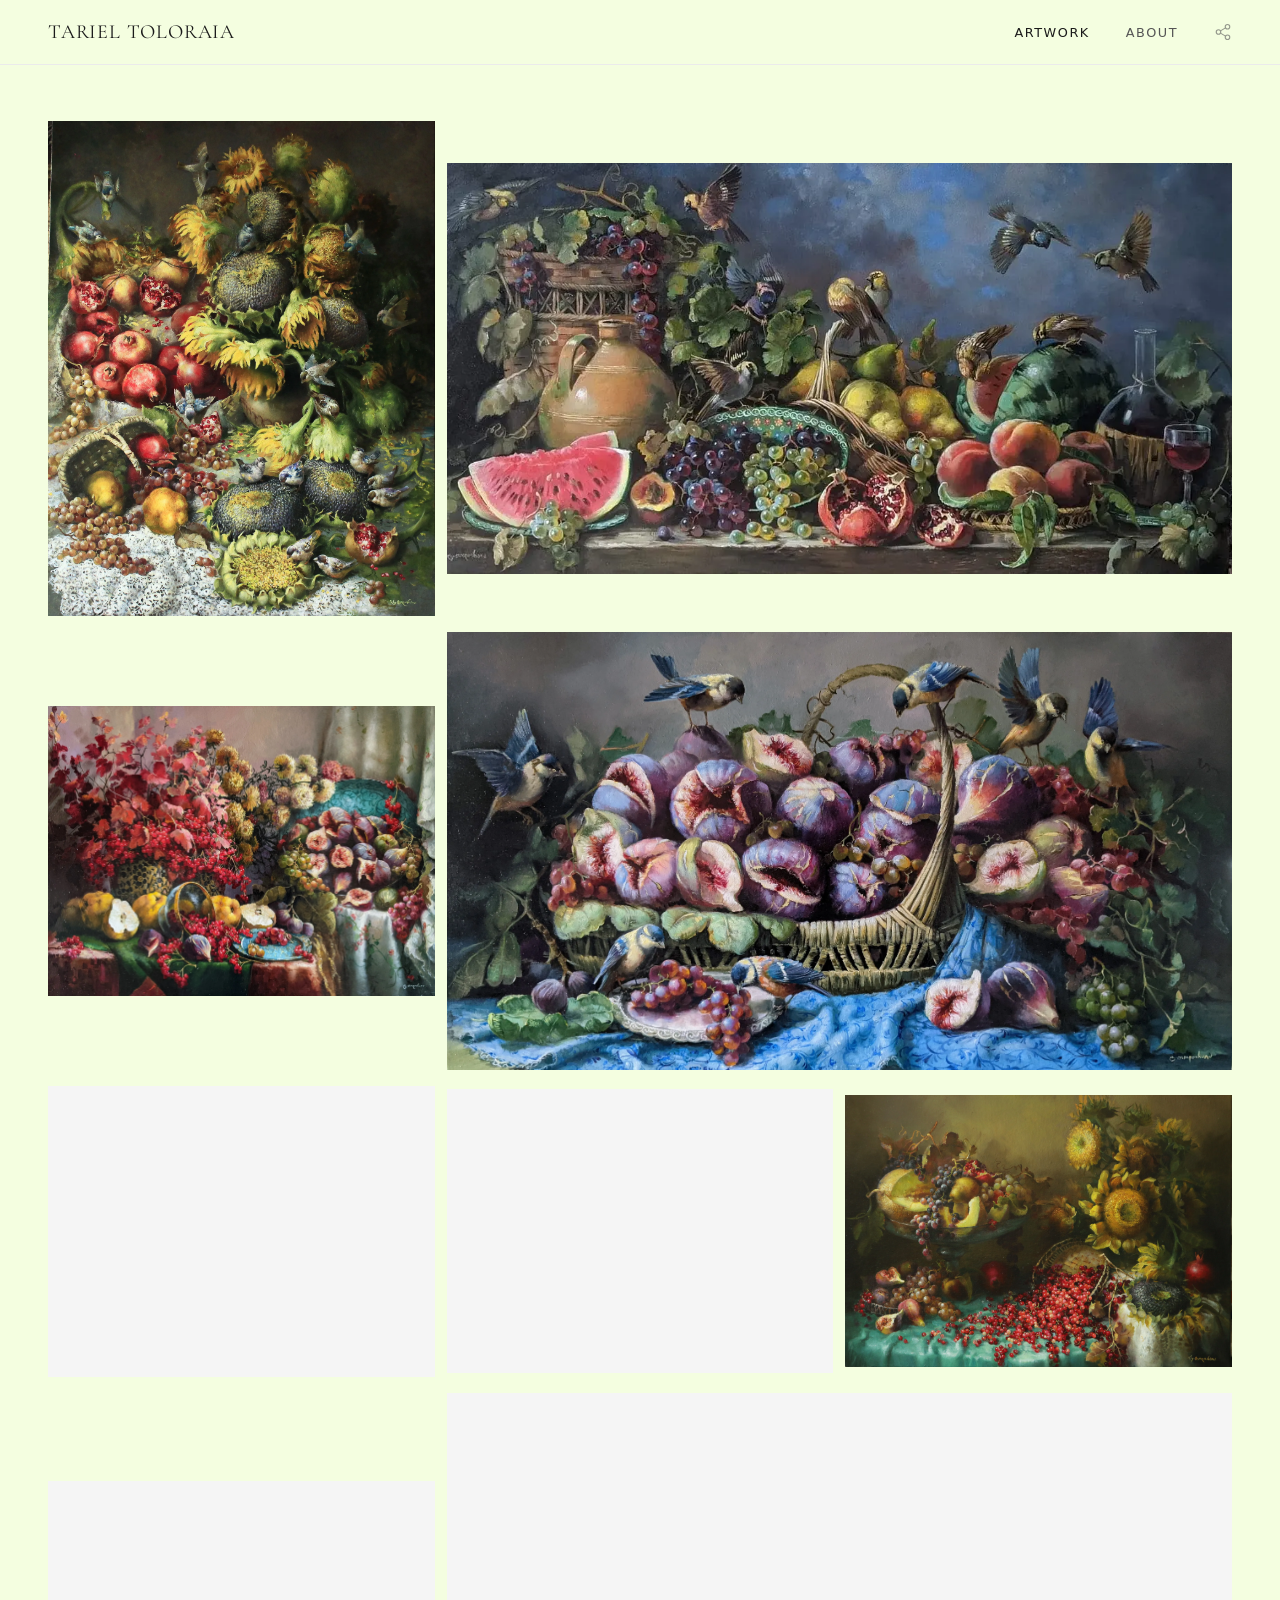
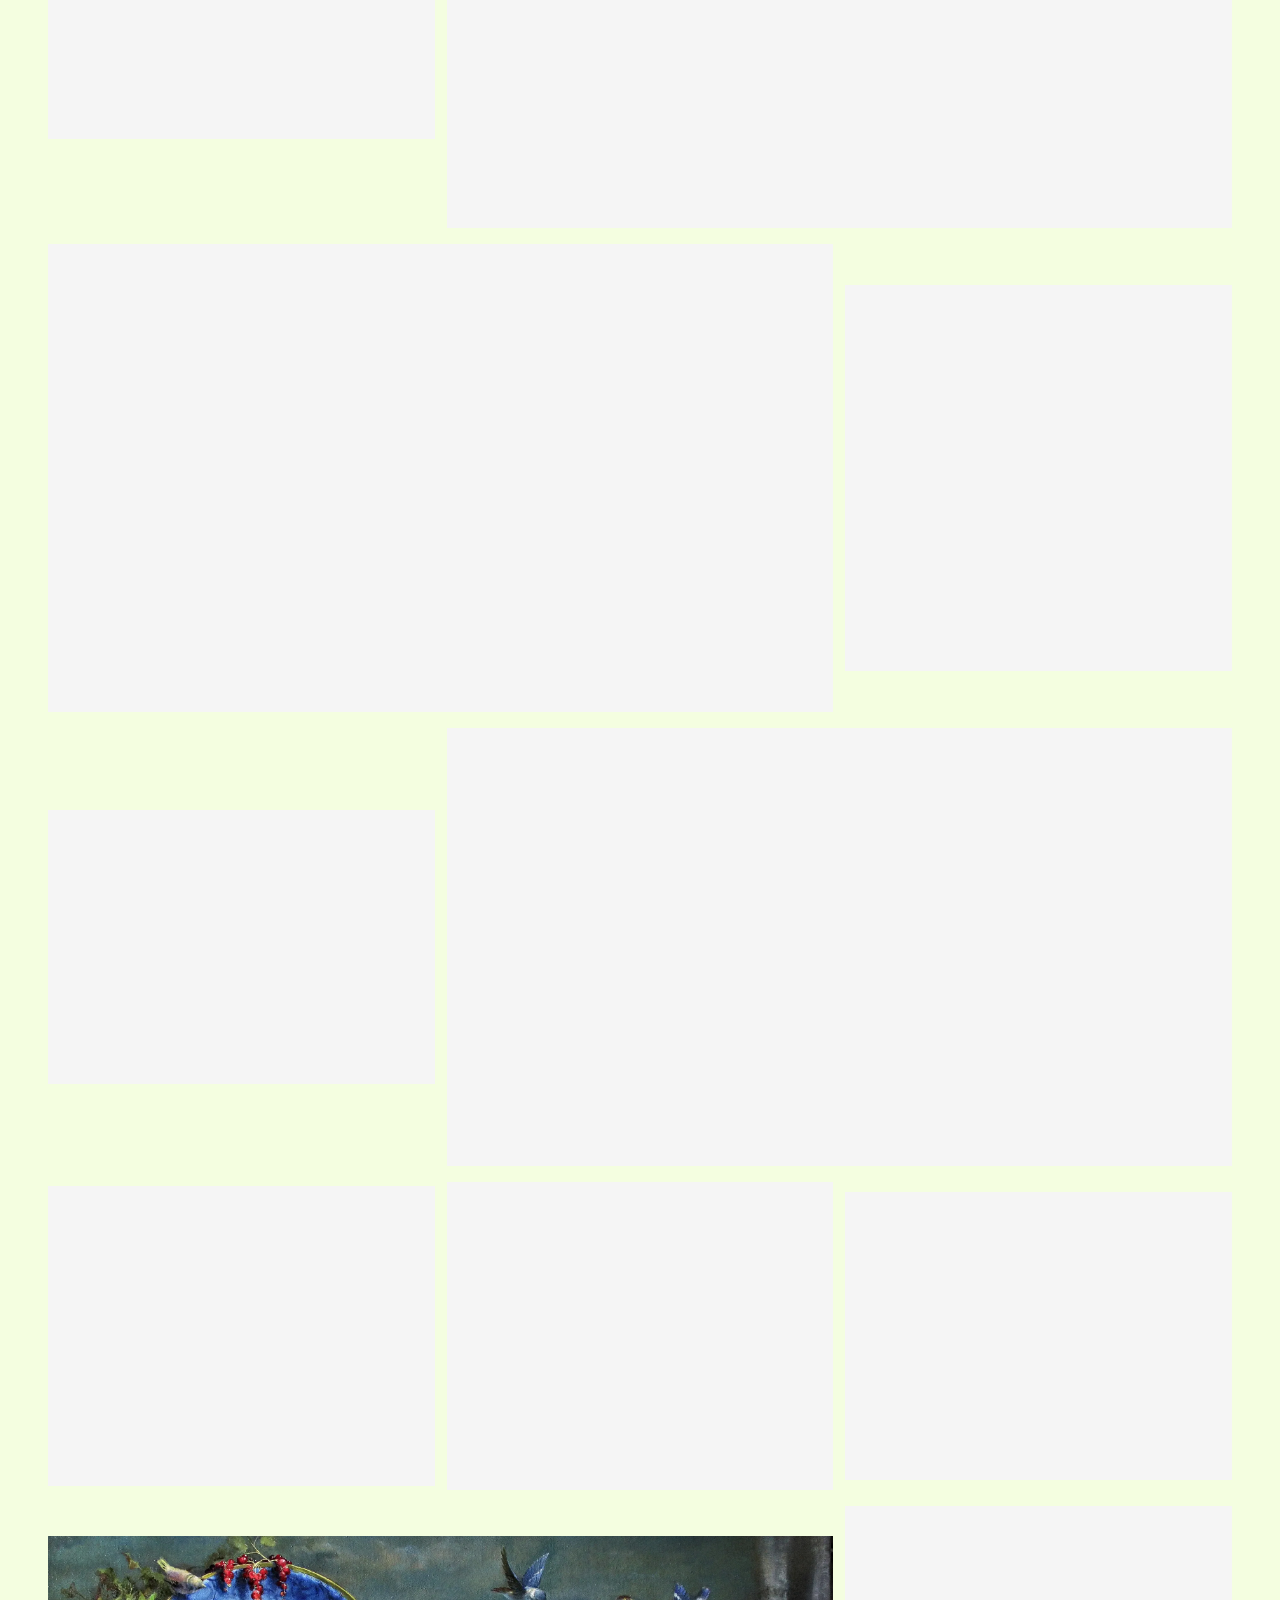
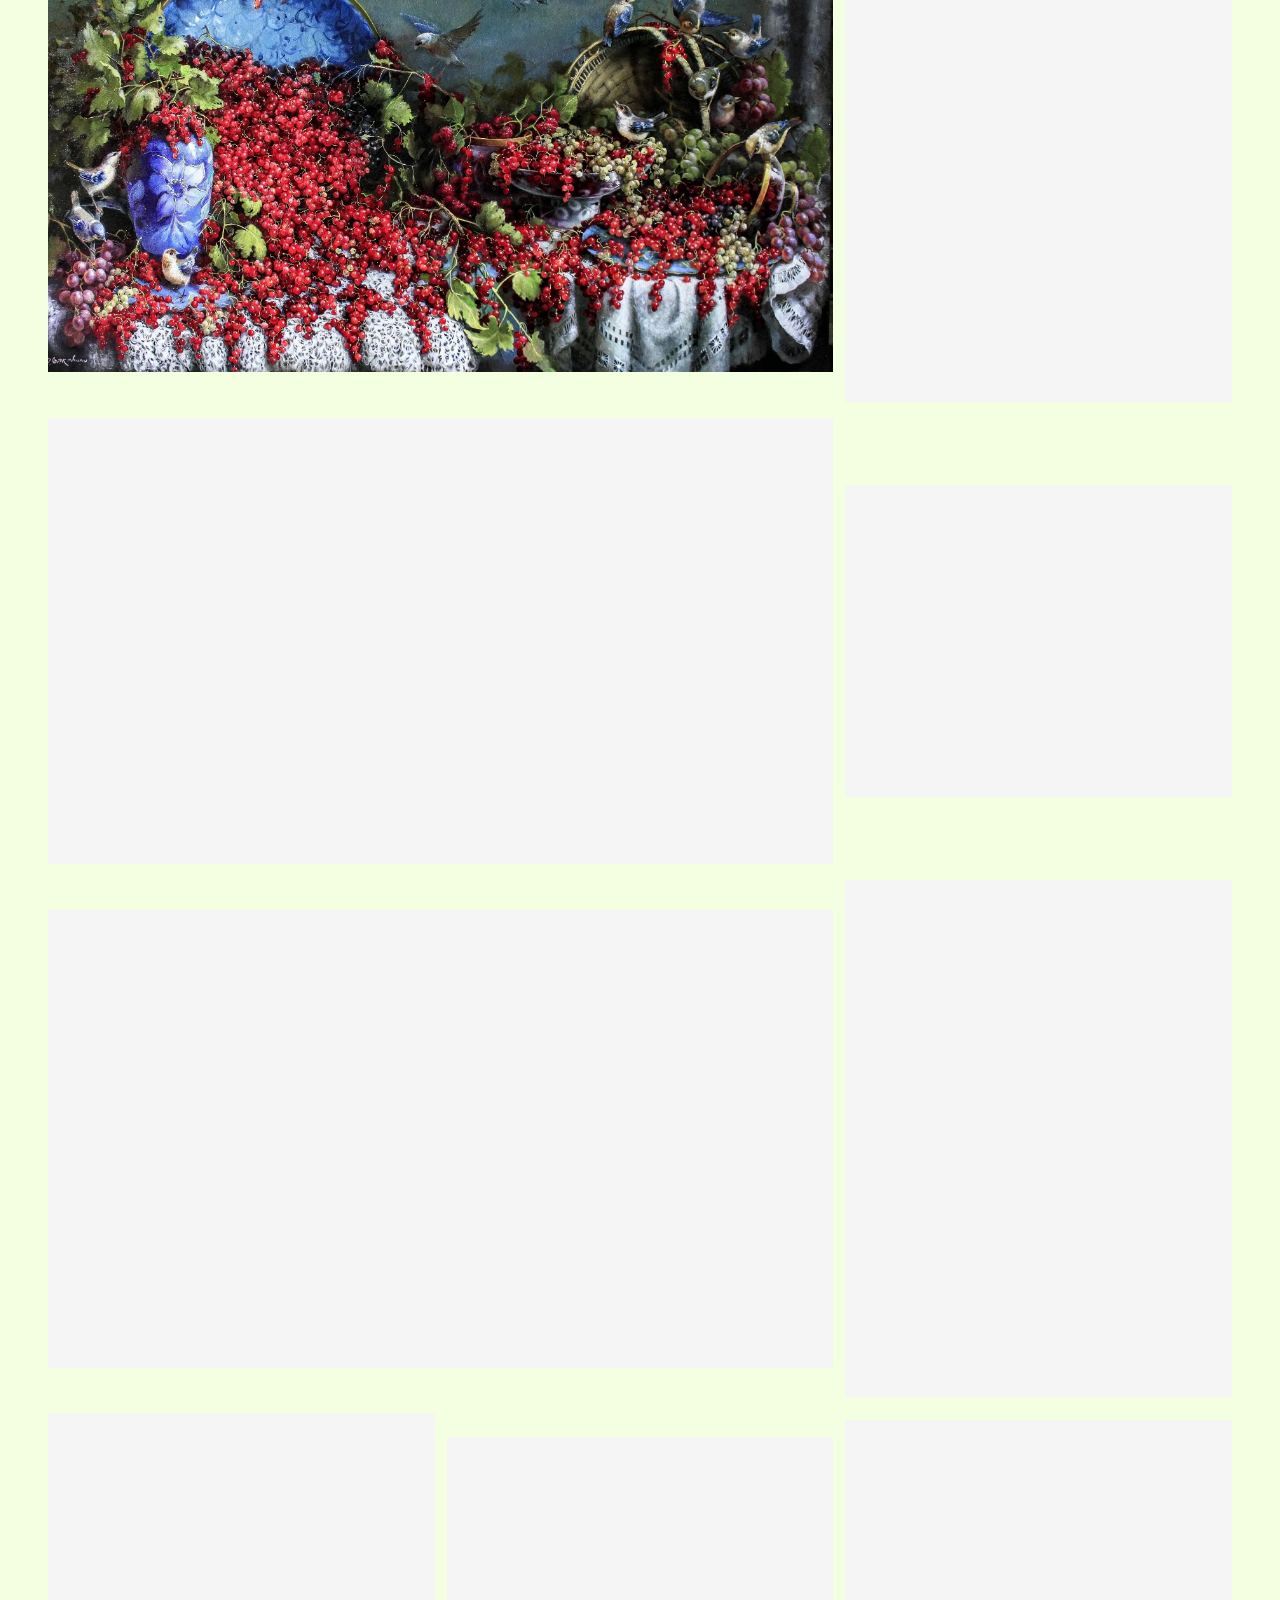
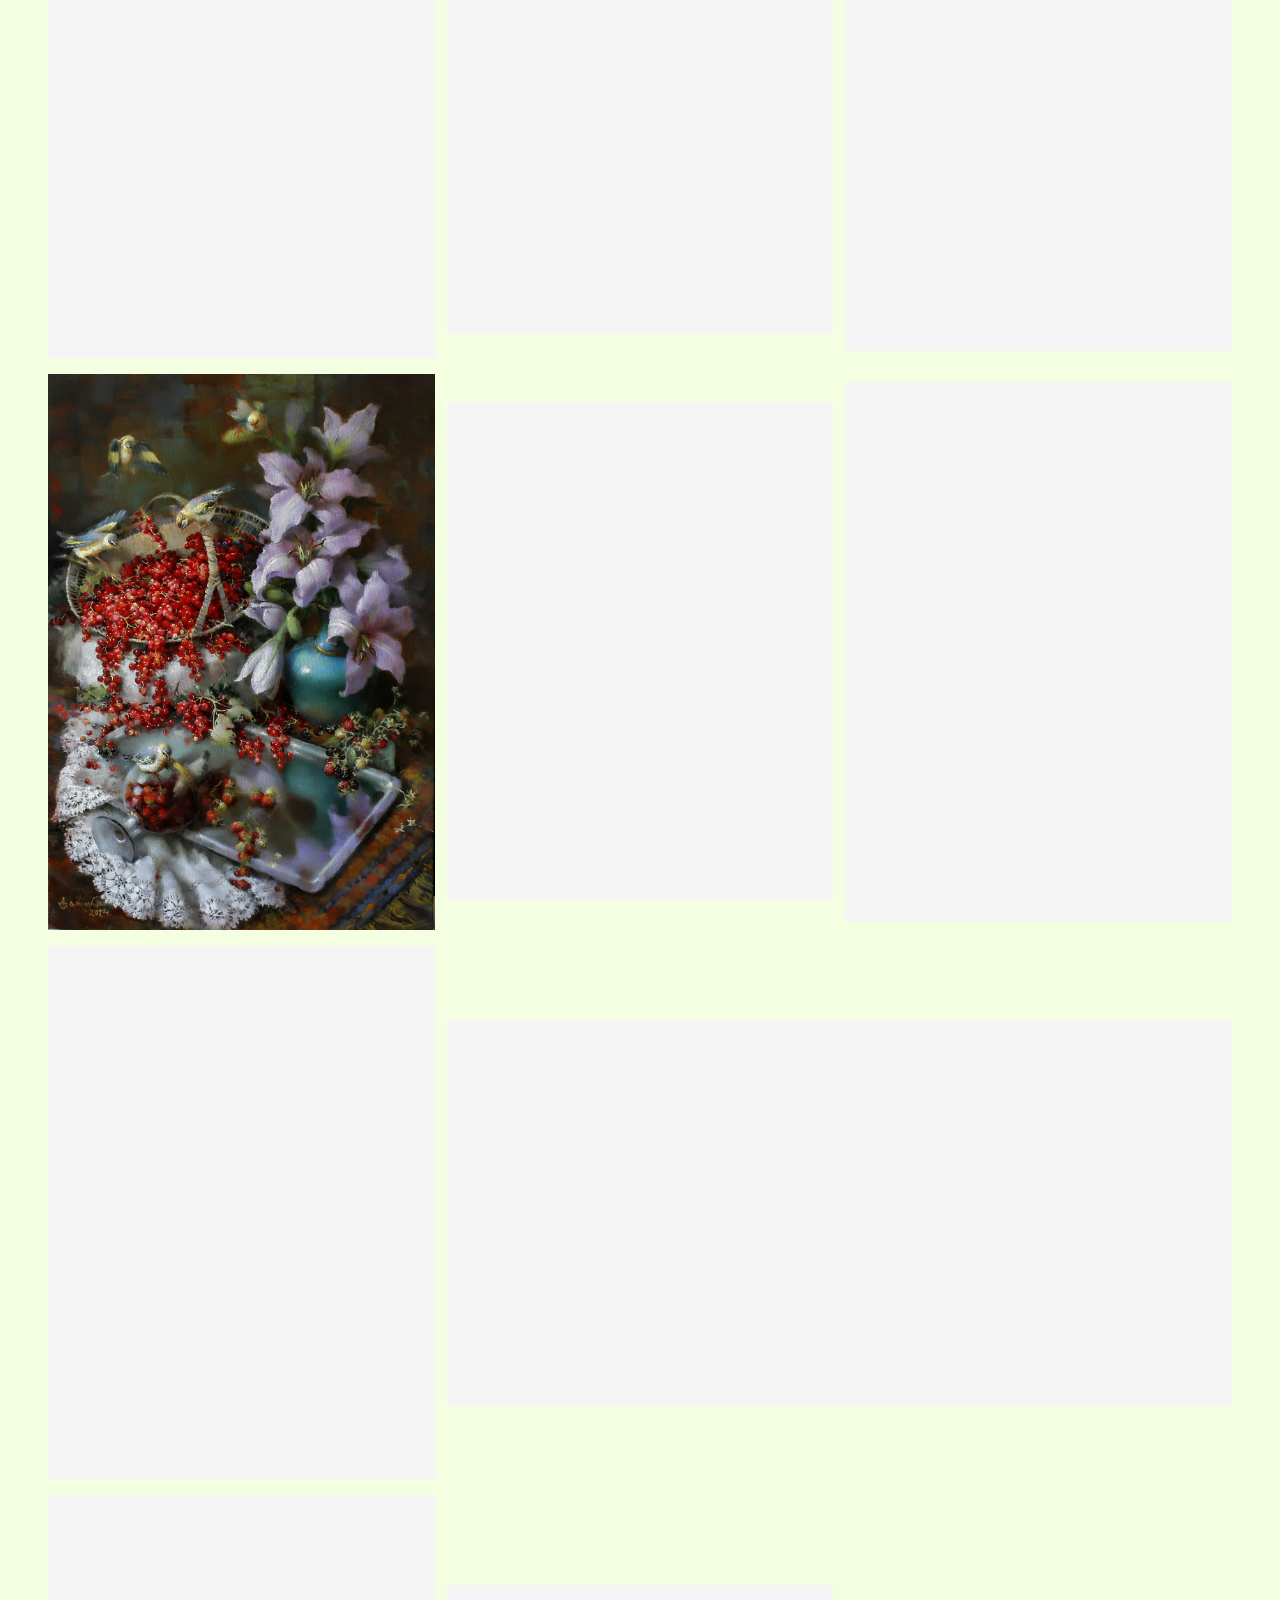
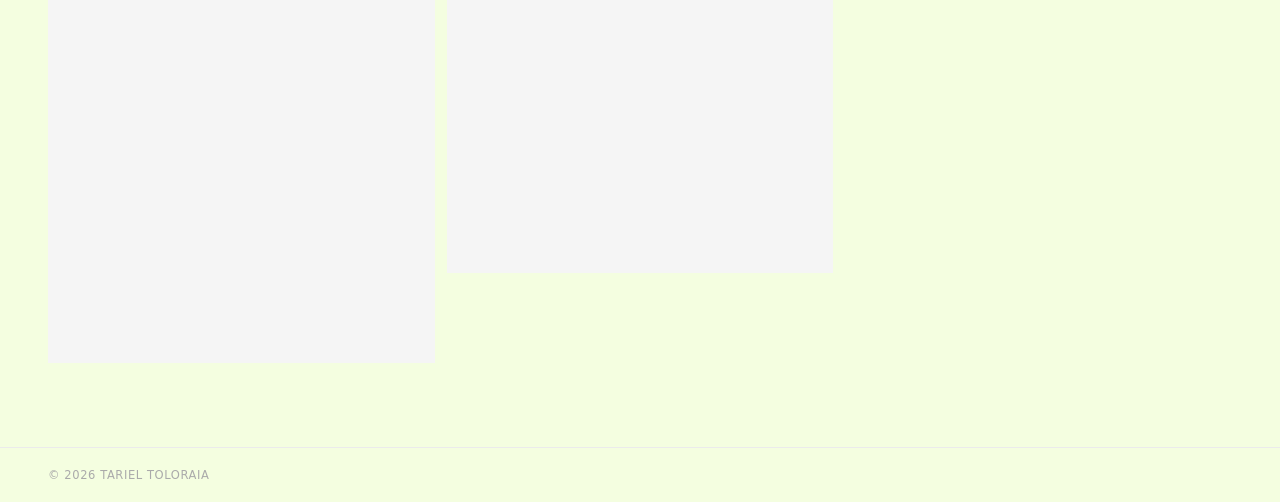
==== commit b17f70d8: "Updated paintings' sizes and resolved mobile compatibility version" ====
--- a/index.html
+++ b/index.html
@@ -8,6 +8,11 @@
   <link rel="preconnect" href="https://fonts.gstatic.com" crossorigin>
   <link href="https://fonts.googleapis.com/css2?family=Cormorant+Garamond:ital,wght@0,300;0,400;0,500;1,300;1,400&display=swap" rel="stylesheet">
   <link rel="icon" href="T.png">
+  <meta property="og:type" content="website">
+  <meta property="og:url" content="https://toloraiagiorgi.github.io/Web-tarieltoloraia.com/">
+  <meta property="og:title" content="Tariel Toloraia — Painter">
+  <meta property="og:description" content="Portfolio of Georgian painter Tariel Toloraia. Browse original paintings and artworks.">
+  <meta property="og:image" content="https://toloraiagiorgi.github.io/Web-tarieltoloraia.com/images/IMG_0437~2.webp">
   <link rel="stylesheet" href="style.css">
 </head>
 <body>
@@ -45,7 +50,7 @@
 
 
 
-      <div class="gallery-item" data-title="" data-size="" data-technique="">
+      <div class="gallery-item" data-title="" data-size="60x80cm" data-technique="Oil on Canvas">
         <div class="img-wrap">
           <img src="images/IMG_0437~2.webp" decoding="async" alt="IMG_0437~2">
         </div>
@@ -53,7 +58,7 @@
         <p class="painting-size"></p>
       </div>
 
-      <div class="gallery-item" data-title="" data-size="" data-technique="">
+      <div class="gallery-item" data-title="" data-size="80x50cm" data-technique="Oil on Canvas">
         <div class="img-wrap">
           <img src="images/IMG_20210826_210234_228.webp" decoding="async" alt="IMG_20210826_210234_228">
         </div>
@@ -61,7 +66,7 @@
         <p class="painting-size"></p>
       </div>
 
-      <div class="gallery-item" data-title="" data-size="" data-technique="">
+      <div class="gallery-item" data-title="" data-size="80x60cm" data-technique="Oil on Canvas">
         <div class="img-wrap">
           <img src="images/IMG_20211128_150903_185.webp" decoding="async" alt="IMG_20211128_150903_185">
         </div>
@@ -69,7 +74,7 @@
         <p class="painting-size"></p>
       </div>
 
-      <div class="gallery-item" data-title="" data-size="" data-technique="">
+      <div class="gallery-item" data-title="" data-size="70x50" data-technique="Oil on Canvas">
         <div class="img-wrap">
           <img src="images/IMG_20211217_221624_511.webp" decoding="async" alt="IMG_20211217_221624_511">
         </div>
@@ -77,7 +82,7 @@
         <p class="painting-size"></p>
       </div>
 
-      <div class="gallery-item" data-title="" data-size="" data-technique="">
+      <div class="gallery-item" data-title="" data-size="80x60cm" data-technique="Oil on Canvas">
         <div class="img-wrap">
           <img src="images/IMG_20220415_123617_840.webp" decoding="async" alt="IMG_20220415_123617_840">
         </div>
@@ -85,7 +90,7 @@
         <p class="painting-size"></p>
       </div>
 
-      <div class="gallery-item" data-title="" data-size="" data-technique="">
+      <div class="gallery-item" data-title="" data-size="70x50cm" data-technique="Oil on Canvas">
         <div class="img-wrap">
           <img src="images/IMG_20220703_184932_852.webp" decoding="async" alt="IMG_20220703_184932_852">
         </div>
@@ -93,7 +98,7 @@
         <p class="painting-size"></p>
       </div>
 
-      <div class="gallery-item" data-title="20 july" data-size="60x40" data-technique="Oil on Canvas">
+      <div class="gallery-item" data-title="" data-size="70x50" data-technique="Oil on Canvas">
         <div class="img-wrap">
           <img src="images/1694282649989~2.webp" loading="lazy" decoding="async" alt="1694282649989~2">
         </div>
@@ -101,7 +106,7 @@
         <p class="painting-size"></p>
       </div>
 
-      <div class="gallery-item" data-title="" data-size="" data-technique="">
+      <div class="gallery-item" data-title="" data-size="70x50cm" data-technique="Oil on Canvas">
         <div class="img-wrap">
           <img src="images/IMG_20220703_185130_821.webp" loading="lazy" decoding="async" alt="IMG_20220703_185130_821">
         </div>
@@ -109,7 +114,7 @@
         <p class="painting-size"></p>
       </div>
 
-      <div class="gallery-item" data-title="" data-size="" data-technique="">
+      <div class="gallery-item" data-title="" data-size="80x50cm" data-technique="Oil on Canvas">
         <div class="img-wrap">
           <img src="images/IMG_20220703_185207_057~2.webp" loading="lazy" decoding="async" alt="IMG_20220703_185207_057~2">
         </div>
@@ -117,7 +122,7 @@
         <p class="painting-size"></p>
       </div>
 
-      <div class="gallery-item" data-title="" data-size="" data-technique="">
+      <div class="gallery-item" data-title="" data-size="70x50cm" data-technique="Oil on Canvas">
         <div class="img-wrap">
           <img src="images/IMG_20220708_150610_703.webp" loading="lazy" decoding="async" alt="IMG_20220708_150610_703">
         </div>
@@ -125,7 +130,7 @@
         <p class="painting-size"></p>
       </div>
 
-      <div class="gallery-item" data-title="" data-size="" data-technique="">
+      <div class="gallery-item" data-title="" data-size="60x60cm" data-technique="Oil on Canvas">
         <div class="img-wrap">
           <img src="images/IMG_20220826_174653_261.webp" loading="lazy" decoding="async" alt="IMG_20220826_174653_261">
         </div>
@@ -133,7 +138,7 @@
         <p class="painting-size"></p>
       </div>
 
-      <div class="gallery-item" data-title="" data-size="" data-technique="">
+      <div class="gallery-item" data-title="" data-size="70x50cm" data-technique="Oil on Canvas">
         <div class="img-wrap">
           <img src="images/IMG_0003~2.webp" loading="lazy" decoding="async" alt="IMG_0003~2">
         </div>
@@ -141,7 +146,7 @@
         <p class="painting-size"></p>
       </div>
 
-      <div class="gallery-item" data-title="" data-size="" data-technique="">
+      <div class="gallery-item" data-title="" data-size="80x50cm" data-technique="Oil on Canvas">
         <div class="img-wrap">
           <img src="images/IMG_20230113_191506_612.webp" loading="lazy" decoding="async" alt="IMG_20230113_191506_612">
         </div>
@@ -149,7 +154,7 @@
         <p class="painting-size"></p>
       </div>
 
-      <div class="gallery-item" data-title="" data-size="" data-technique="">
+      <div class="gallery-item" data-title="" data-size="80x60cm" data-technique="Oil on Canvas">
         <div class="img-wrap">
           <img src="images/IMG_20230610_035309_497.webp" loading="lazy" decoding="async" alt="IMG_20230610_035309_497">
         </div>
@@ -157,7 +162,7 @@
         <p class="painting-size"></p>
       </div>
 
-      <div class="gallery-item" data-title="" data-size="" data-technique="">
+      <div class="gallery-item" data-title="" data-size="50x40cm" data-technique="Oil on Canvas">
         <div class="img-wrap">
           <img src="images/IMG_20230803_123041_142.webp" loading="lazy" decoding="async" alt="IMG_20230803_123041_142">
         </div>
@@ -165,7 +170,7 @@
         <p class="painting-size"></p>
       </div>
 
-      <div class="gallery-item" data-title="" data-size="" data-technique="">
+      <div class="gallery-item" data-title="" data-size="80x60cm" data-technique="Oil on Canvas">
         <div class="img-wrap">
           <img src="images/IMG_20231001_084324_580.webp" loading="lazy" decoding="async" alt="IMG_20231001_084324_580">
         </div>
@@ -173,7 +178,7 @@
         <p class="painting-size"></p>
       </div>
 
-      <div class="gallery-item" data-title="" data-size="" data-technique="">
+      <div class="gallery-item" data-title="" data-size="80x50cm" data-technique="Oil on Canvas">
         <div class="img-wrap">
           <img src="images/IMG_20231031_133810_090.webp" loading="lazy" decoding="async" alt="IMG_20231031_133810_090">
         </div>
@@ -181,7 +186,7 @@
         <p class="painting-size"></p>
       </div>
 
-      <div class="gallery-item" data-title="" data-size="" data-technique="">
+      <div class="gallery-item" data-title="" data-size="80x40cm" data-technique="Oil on Canvas">
         <div class="img-wrap">
           <img src="images/IMG_0004~3.webp" loading="lazy" decoding="async" alt="IMG_0004~3">
         </div>
@@ -189,7 +194,7 @@
         <p class="painting-size"></p>
       </div>
 
-      <div class="gallery-item" data-title="" data-size="" data-technique="">
+      <div class="gallery-item" data-title="" data-size="90x70cm" data-technique="Oil on Canvas">
         <div class="img-wrap">
           <img src="images/IMG_0010~6.webp" loading="lazy" decoding="async" alt="IMG_0010~6">
         </div>
@@ -197,7 +202,7 @@
         <p class="painting-size"></p>
       </div>
 
-      <div class="gallery-item" data-title="" data-size="" data-technique="">
+      <div class="gallery-item" data-title="" data-size="50x40cm" data-technique="Oil on Canvas">
         <div class="img-wrap">
           <img src="images/IMG_0011_125818~2.webp" loading="lazy" decoding="async" alt="IMG_0011_125818~2">
         </div>
@@ -205,7 +210,7 @@
         <p class="painting-size"></p>
       </div>
 
-      <div class="gallery-item" data-title="" data-size="" data-technique="">
+      <div class="gallery-item" data-title="" data-size="100x50cm" data-technique="Oil on Canvas">
         <div class="img-wrap">
           <img src="images/IMG_0014_075617~6.webp" loading="lazy" decoding="async" alt="IMG_0014_075617~6">
         </div>
@@ -213,7 +218,7 @@
         <p class="painting-size"></p>
       </div>
 
-      <div class="gallery-item" data-title="" data-size="" data-technique="">
+      <div class="gallery-item" data-title="" data-size="80x60cm" data-technique="Oil on Canvas">
         <div class="img-wrap">
           <img src="images/IMG_0022~4.webp" loading="lazy" decoding="async" alt="IMG_0022~4">
         </div>
@@ -221,7 +226,7 @@
         <p class="painting-size"></p>
       </div>
 
-      <div class="gallery-item" data-title="" data-size="" data-technique="">
+      <div class="gallery-item" data-title="" data-size="90x60cm" data-technique="Oil on Canvas">
         <div class="img-wrap">
           <img src="images/IMG_0023~2.webp" loading="lazy" decoding="async" alt="IMG_0023~2">
         </div>
@@ -229,7 +234,7 @@
         <p class="painting-size"></p>
       </div>
 
-      <div class="gallery-item" data-title="" data-size="" data-technique="">
+      <div class="gallery-item" data-title="" data-size="90x70cm" data-technique="Oil on Canvas">
         <div class="img-wrap">
           <img src="images/IMG_0031_072713~3.webp" loading="lazy" decoding="async" alt="IMG_0031_072713~3">
         </div>
@@ -237,7 +242,7 @@
         <p class="painting-size"></p>
       </div>
 
-      <div class="gallery-item" data-title="" data-size="" data-technique="">
+      <div class="gallery-item" data-title="" data-size="70x50cm" data-technique="Oil on Canvas">
         <div class="img-wrap">
           <img src="images/IMG_0035_100526~3.webp" loading="lazy" decoding="async" alt="IMG_0035_100526~3">
         </div>
@@ -245,7 +250,7 @@
         <p class="painting-size"></p>
       </div>
 
-      <div class="gallery-item" data-title="" data-size="" data-technique="">
+      <div class="gallery-item" data-title="" data-size="70x50cm" data-technique="Oil on Canvas">
         <div class="img-wrap">
           <img src="images/IMG_0046_094701~3.webp" loading="lazy" decoding="async" alt="IMG_0046_094701~3">
         </div>
@@ -253,61 +258,49 @@
         <p class="painting-size"></p>
       </div>
 
-      <div class="gallery-item" data-title="" data-size="" data-technique="">
-        <div class="img-wrap">
-          <img src="images/IMG_0036_042658~2.webp" loading="lazy" decoding="async" alt="IMG_0036_042658~2">
-        </div>
-        <p class="painting-title"></p>
-        <p class="painting-size"></p>
-      </div>
-
-
-
-
-
-      <div class="gallery-item" data-title="" data-size="" data-technique="">
+      <div class="gallery-item" data-title="" data-size="45x35xm" data-technique="Oil on Canvas">
+        <div class="img-wrap">
+          <img src="images/IMG_0098~6.webp" loading="lazy" decoding="async" alt="IMG_0098~6">
+        </div>
+        <p class="painting-title"></p>
+        <p class="painting-size"></p>
+      </div>
+
+      <div class="gallery-item" data-title="" data-size="70x50cm" data-technique="Oil on Canvas">
+        <div class="img-wrap">
+          <img src="images/IMG_0461_043202~2.webp" loading="lazy" decoding="async" alt="IMG_0461_043202~2">
+        </div>
+        <p class="painting-title"></p>
+        <p class="painting-size"></p>
+      </div>
+
+      <div class="gallery-item" data-title="" data-size="70x50cm" data-technique="Oil on Canvas">
+        <div class="img-wrap">
+          <img src="images/IMG_0010%20-%20Copy~2.webp" loading="lazy" decoding="async" alt="IMG_0010 - Copy~2">
+        </div>
+        <p class="painting-title"></p>
+        <p class="painting-size"></p>
+      </div>
+
+      <div class="gallery-item" data-title="" data-size="80x45cm" data-technique="Oil on Canvas">
+        <div class="img-wrap">
+          <img src="images/IMG_0054_124251~4.webp" loading="lazy" decoding="async" alt="IMG_0054_124251~4">
+        </div>
+        <p class="painting-title"></p>
+        <p class="painting-size"></p>
+      </div>
+
+      <div class="gallery-item" data-title="" data-size="50x40cm" data-technique="Oil on Canvas">
+        <div class="img-wrap">
+          <img src="images/IMG_0287~3.webp" loading="lazy" decoding="async" alt="IMG_0054_124251~4">
+        </div>
+        <p class="painting-title"></p>
+        <p class="painting-size"></p>
+      </div>
+
+            <div class="gallery-item" data-title="" data-size="80x60cm" data-technique="Oil on Canvas">
         <div class="img-wrap">
           <img src="images/IMG_0082~3.webp" loading="lazy" decoding="async" alt="IMG_0082~3">
-        </div>
-        <p class="painting-title"></p>
-        <p class="painting-size"></p>
-      </div>
-
-      <div class="gallery-item" data-title="" data-size="" data-technique="">
-        <div class="img-wrap">
-          <img src="images/IMG_0098~6.webp" loading="lazy" decoding="async" alt="IMG_0098~6">
-        </div>
-        <p class="painting-title"></p>
-        <p class="painting-size"></p>
-      </div>
-
-      <div class="gallery-item" data-title="" data-size="" data-technique="">
-        <div class="img-wrap">
-          <img src="images/IMG_0461_043202~2.webp" loading="lazy" decoding="async" alt="IMG_0461_043202~2">
-        </div>
-        <p class="painting-title"></p>
-        <p class="painting-size"></p>
-      </div>
-
-      <div class="gallery-item" data-title="" data-size="" data-technique="">
-        <div class="img-wrap">
-          <img src="images/IMG_0010%20-%20Copy~2.webp" loading="lazy" decoding="async" alt="IMG_0010 - Copy~2">
-        </div>
-        <p class="painting-title"></p>
-        <p class="painting-size"></p>
-      </div>
-
-      <div class="gallery-item" data-title="" data-size="" data-technique="">
-        <div class="img-wrap">
-          <img src="images/IMG_0054_124251~4.webp" loading="lazy" decoding="async" alt="IMG_0054_124251~4">
-        </div>
-        <p class="painting-title"></p>
-        <p class="painting-size"></p>
-      </div>
-
-      <div class="gallery-item" data-title="" data-size="" data-technique="">
-        <div class="img-wrap">
-          <img src="images/IMG_0287~3.webp" loading="lazy" decoding="async" alt="IMG_0054_124251~4">
         </div>
         <p class="painting-title"></p>
         <p class="painting-size"></p>
--- a/style.css
+++ b/style.css
@@ -392,6 +392,52 @@
 
 .about-contact a:hover {
   border-color: #1a1a1a;
+}
+
+/* -- Exhibitions -- */
+
+.exhibitions-section {
+  max-width: 960px;
+  margin: 0 auto 80px;
+  padding: 0 48px;
+  text-align: center;
+}
+
+.section-divider {
+  border: none;
+  border-top: 1px solid #ddd;
+  margin-bottom: 48px;
+}
+
+.exhibitions-title {
+  font-family: 'Cormorant Garamond', serif;
+  font-size: 1.4rem;
+  font-weight: 400;
+  letter-spacing: 0.08em;
+  text-transform: uppercase;
+  color: #1a1a1a;
+  margin-bottom: 32px;
+}
+
+.exhibitions-list {
+  list-style: none;
+  display: flex;
+  flex-direction: column;
+  gap: 14px;
+}
+
+.exhibitions-list li {
+  font-size: 0.9rem;
+  color: #444;
+  line-height: 1.6;
+  letter-spacing: 0.02em;
+}
+
+.ex-year {
+  font-family: 'Cormorant Garamond', serif;
+  font-size: 0.95rem;
+  color: #999;
+  margin-right: 14px;
 }
 
 /* -- Footer -- */
@@ -485,6 +531,10 @@
     grid-template-columns: 1fr;
   }
 
+  .gallery-item {
+    grid-column: span 1 !important;
+  }
+
   .header-inner {
     padding: 16px 20px;
   }
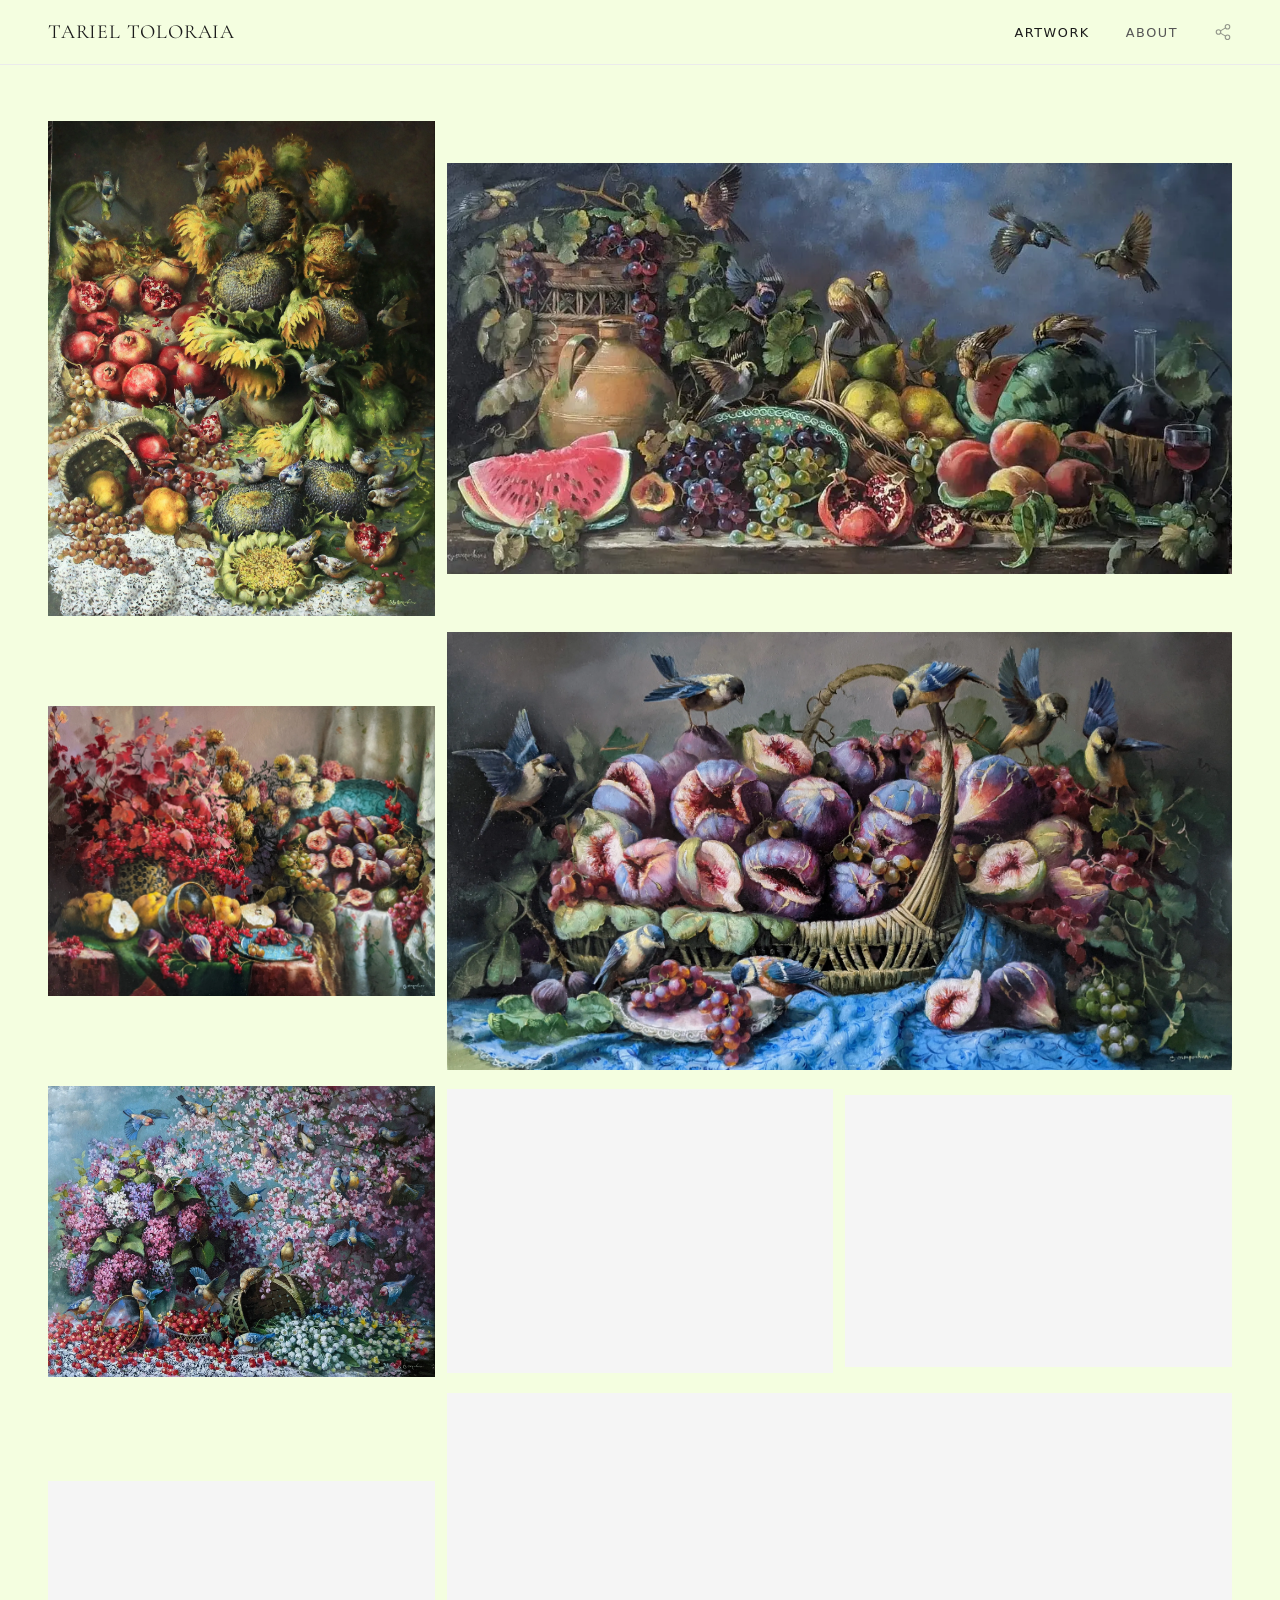
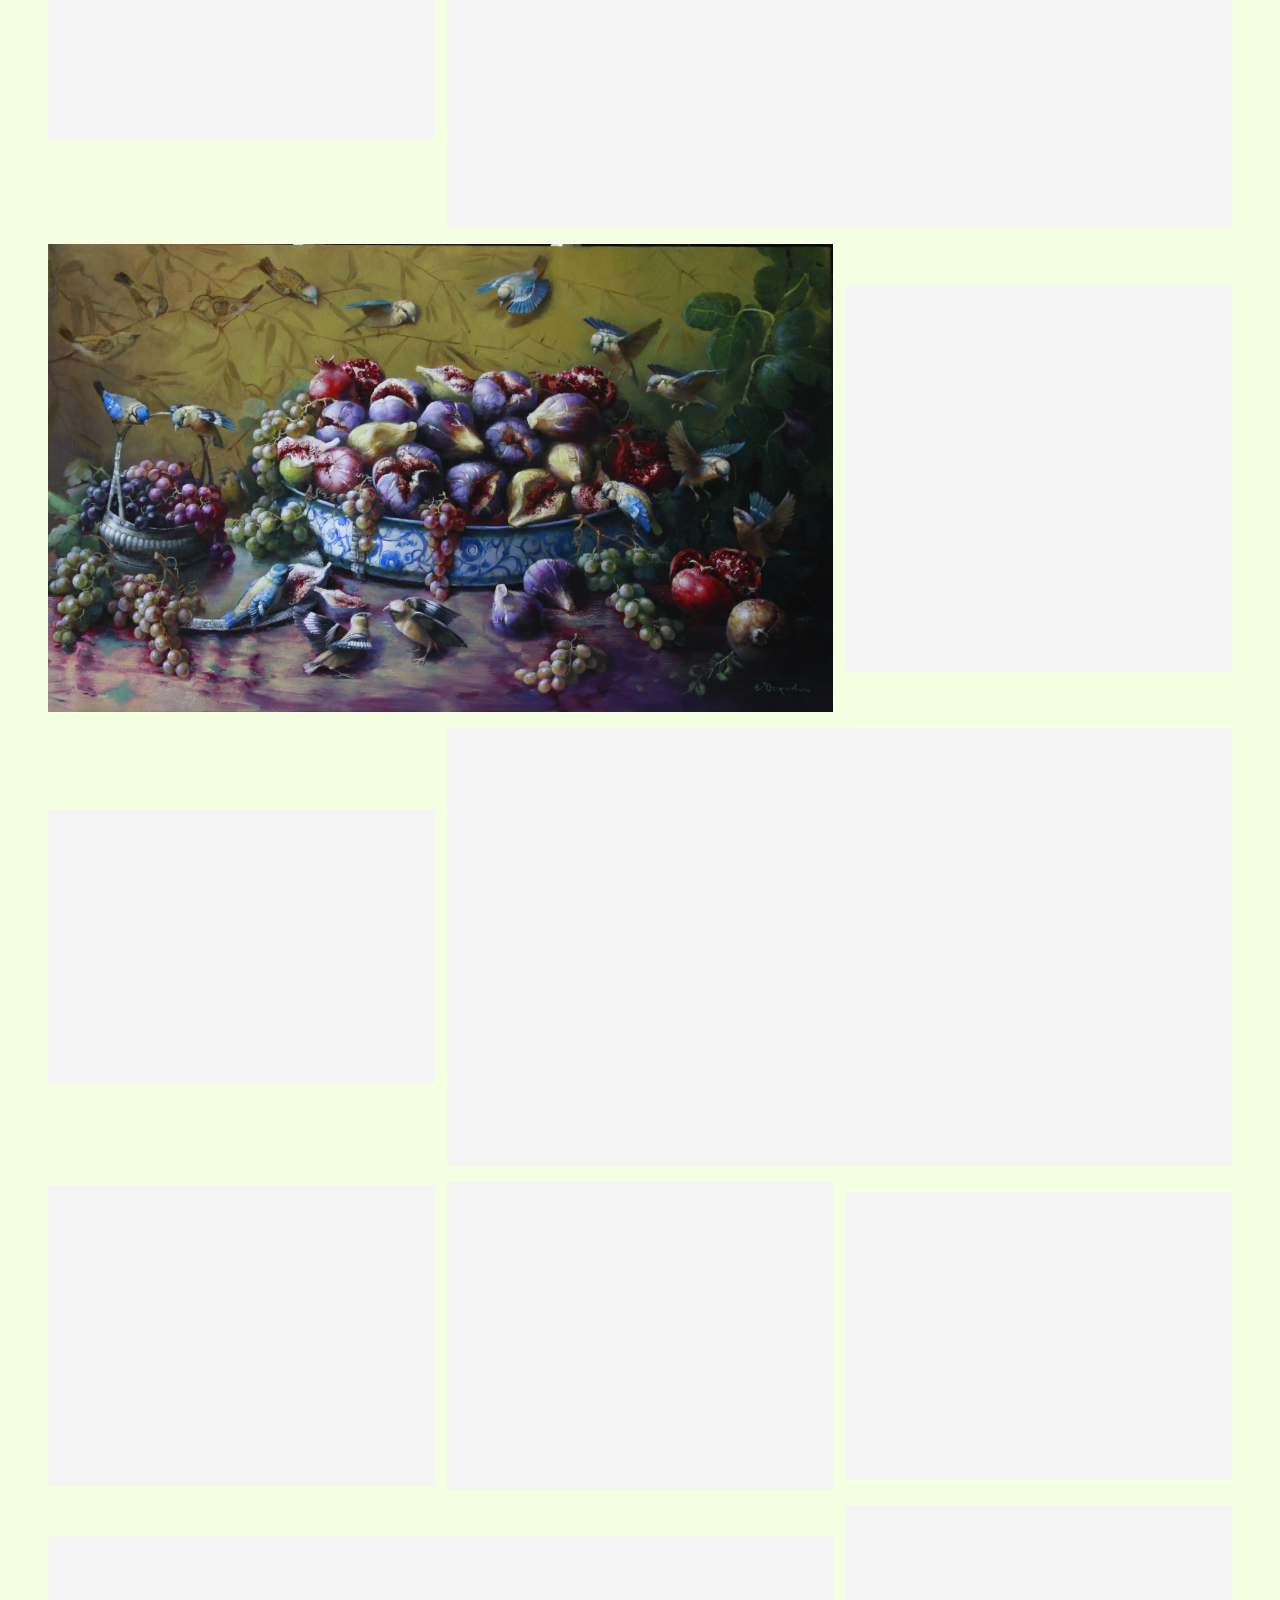
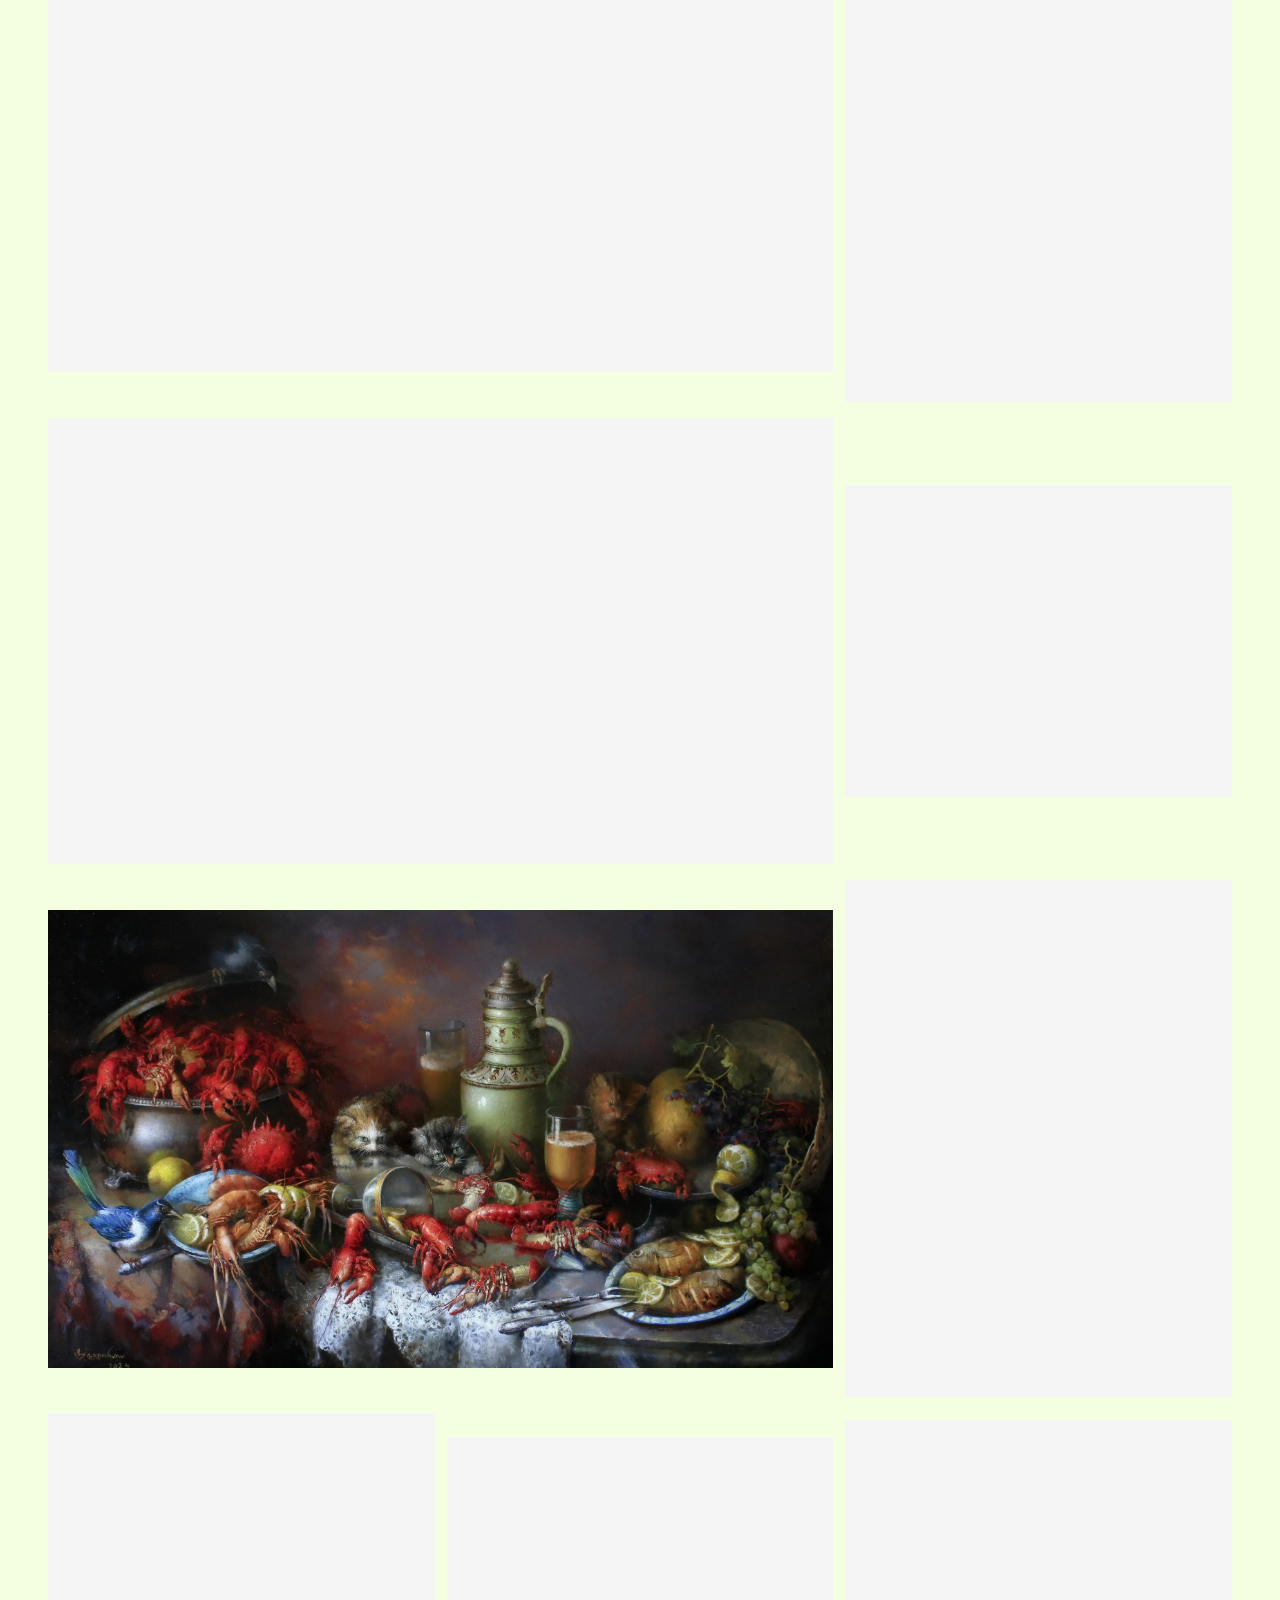
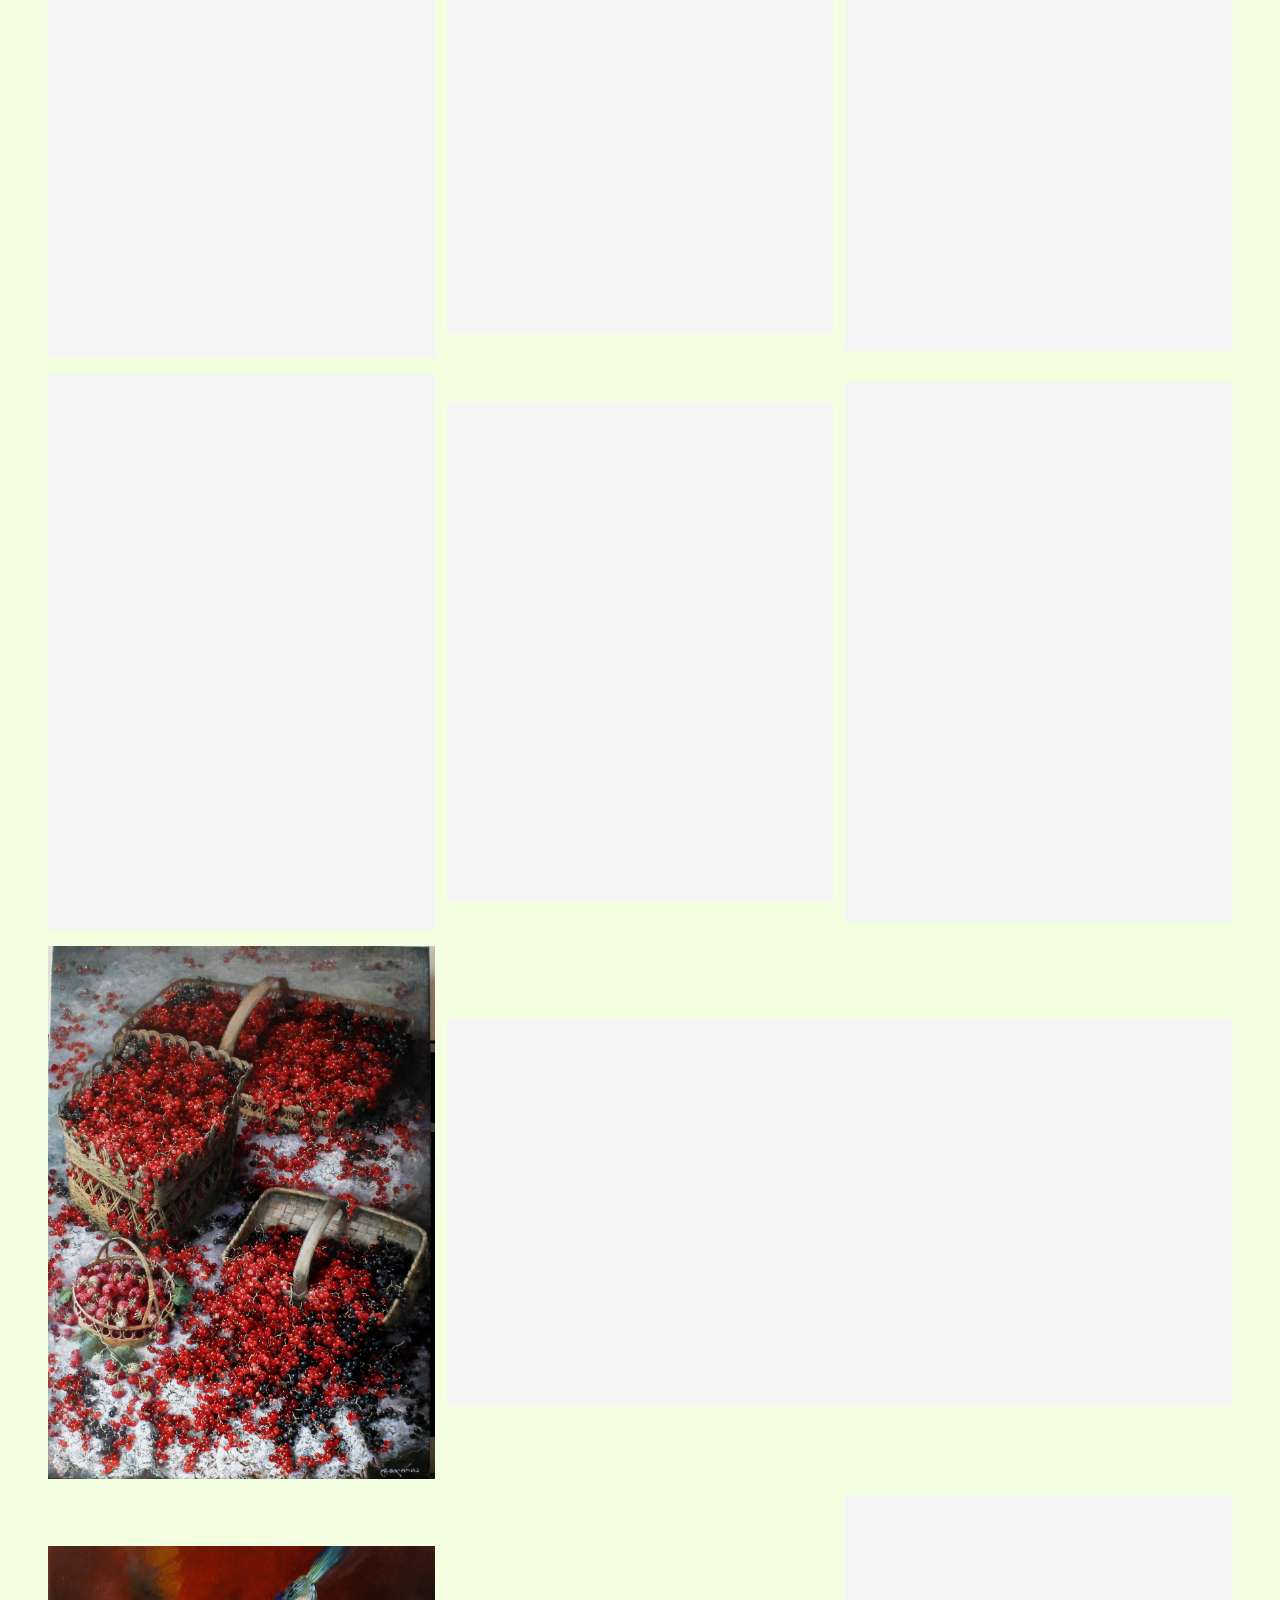
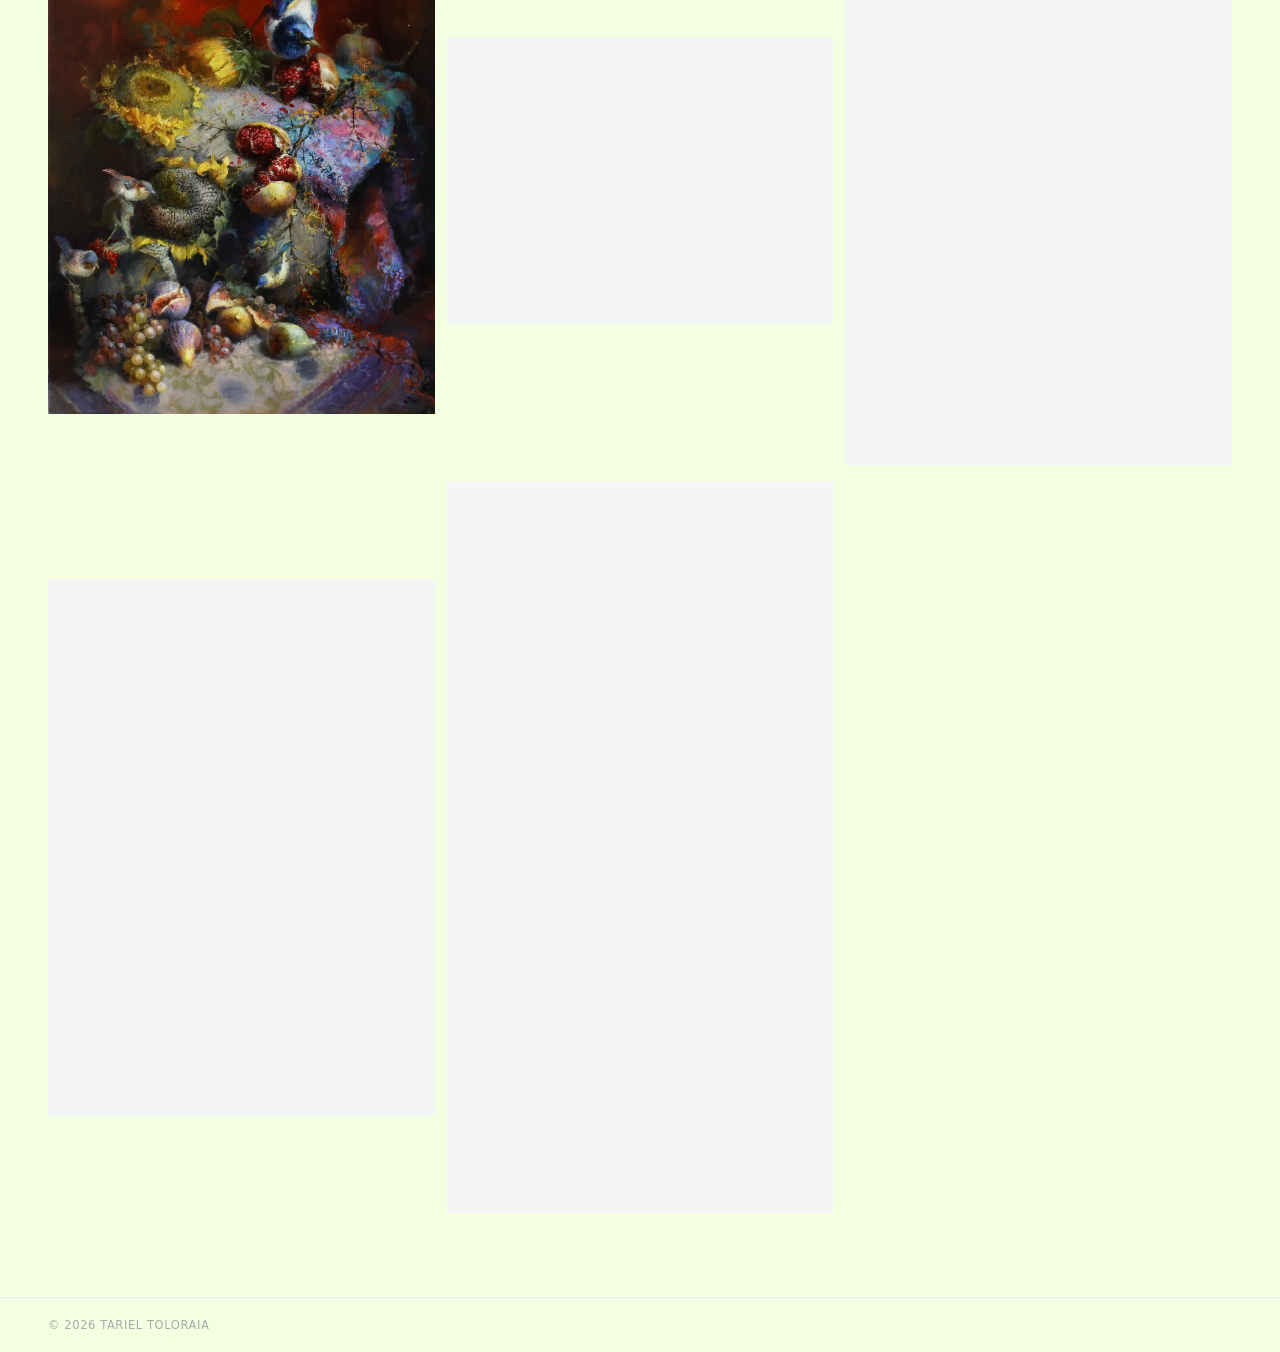
==== commit e2d7a84a: "New painting added" ====
--- a/index.html
+++ b/index.html
@@ -306,6 +306,30 @@
         <p class="painting-size"></p>
       </div>
 
+      <div class="gallery-item" data-title="" data-size="65x45cm" data-technique="Oil on Canvas">
+        <div class="img-wrap">
+          <img src="images/_MG_0012~4.webp" loading="lazy" decoding="async" alt="_MG_0012~4">
+        </div>
+        <p class="painting-title"></p>
+        <p class="painting-size"></p>
+      </div>
+
+      <div class="gallery-item" data-title="" data-size="close-up" data-technique="Oil on Canvas">
+        <div class="img-wrap">
+          <img src="images/_MG_0011~2.webp" loading="lazy" decoding="async" alt="_MG_0011~2">
+        </div>
+        <p class="painting-title"></p>
+        <p class="painting-size"></p>
+      </div>
+
+      <div class="gallery-item" data-title="" data-size="close-up" data-technique="Oil on Canvas">
+        <div class="img-wrap">
+          <img src="images/_MG_0012~3.webp" loading="lazy" decoding="async" alt="_MG_0012~3">
+        </div>
+        <p class="painting-title"></p>
+        <p class="painting-size"></p>
+      </div>
+
     </div>
   </main>
 
--- a/style.css
+++ b/style.css
@@ -321,17 +321,35 @@
   background: none;
   border: none;
   cursor: pointer;
-  color: #1a1a1a;
-  opacity: 0.3;
+  color: white;
+  opacity: 0.7;
   transition: opacity 0.2s;
-  padding: 20px 16px;
+  padding: 20px 12px;
   z-index: 501;
   line-height: 0;
+  filter: drop-shadow(0 1px 4px rgba(0,0,0,0.45));
 }
 
 .lightbox-prev:hover,
 .lightbox-next:hover {
   opacity: 1;
+}
+
+.lightbox-prev svg,
+.lightbox-next svg {
+  width: 42px;
+  height: 42px;
+}
+
+@media (max-width: 680px) {
+  .lightbox-prev svg,
+  .lightbox-next svg {
+    width: 24px;
+    height: 24px;
+  }
+
+  .lightbox-prev { left: 2px; }
+  .lightbox-next { right: 2px; }
 }
 
 .lightbox-prev { left: 12px; }
